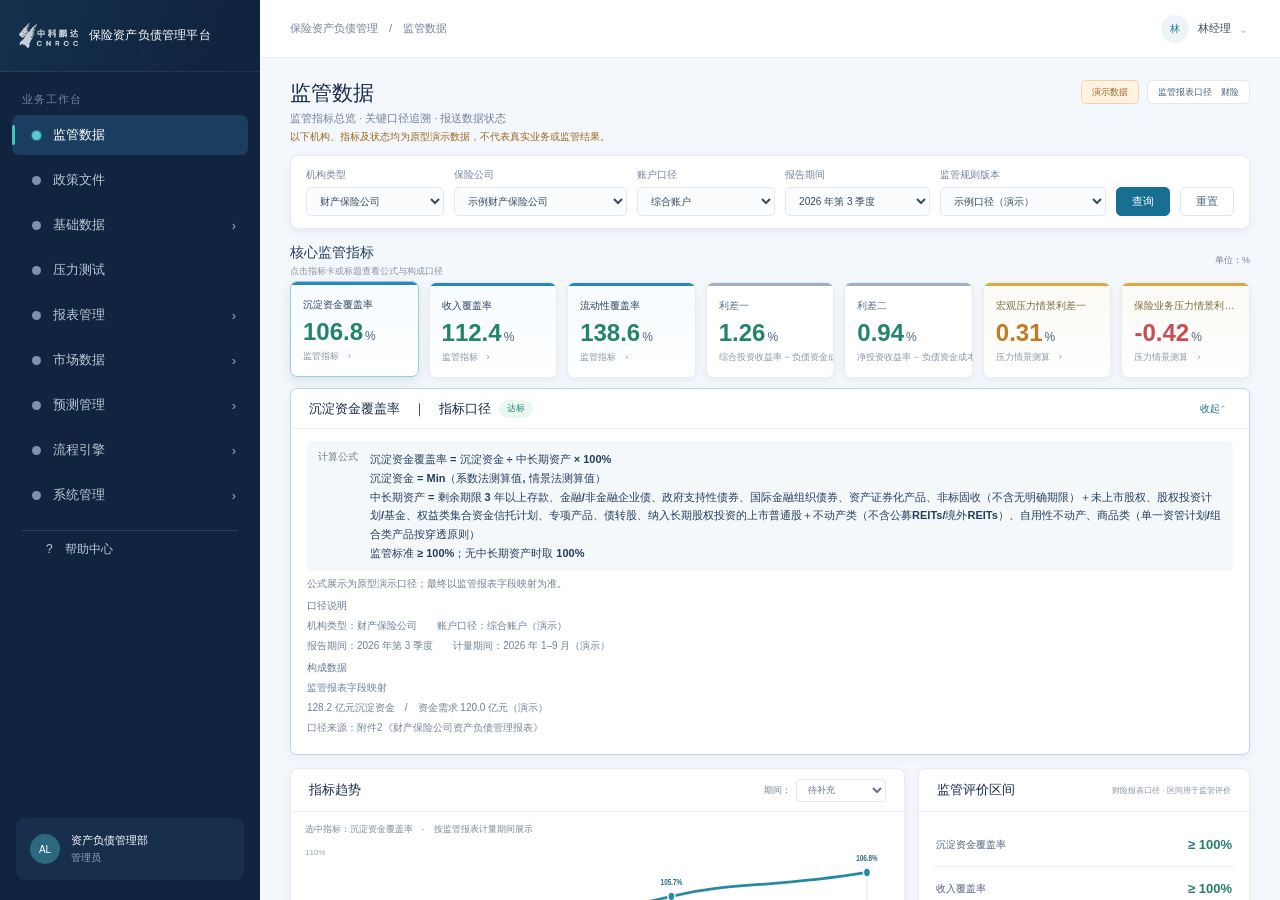
==== _vuser.html @ 8cd4f1d5 "报表工具条(隐藏全零行/单位切换/涨跌语义色)+右上角用户菜单(资料/改密/通知/退出)" ====
<!doctype html>
<html lang="zh-CN"><head><meta charset="UTF-8"/><meta name="viewport" content="width=device-width, initial-scale=1.0"/><meta name="theme-color" content="#10243f"/><title>保险资产负债管理平台</title>  <script type="module" crossorigin src="./assets/index-Dr7KQ3Mx.js"></script>
  <link rel="stylesheet" crossorigin href="./assets/index-C3uvav6q.css">
<script>try{sessionStorage.setItem('alm-authenticated','true')}catch(e){}</script></head><body><div id="root"></div><script>window.addEventListener('load',function(){if(!location.hash)location.hash='#/regulatory'})</script></body></html>
---- assets/index-C3uvav6q.css ----
:root{color:#233d59;font-synthesis:none;text-rendering:optimizelegibility;-webkit-font-smoothing:antialiased;--nav:#10243f;--nav-active:#1b3e60;--accent:#43c0bf;--primary:#176f91;--primary-hover:#125c7b;--title:#172b4d;--muted:#74839a;--line:#e8edf4;--shadow:0 3px 8px #152b490f;background:#f4f7fb;font-family:Inter,PingFang SC,Microsoft YaHei,Arial,sans-serif;font-size:13px;font-weight:400}*{box-sizing:border-box}body{min-width:320px;min-height:100vh;margin:0}button,input,select,textarea{font:inherit}button{cursor:pointer;color:inherit}a{color:inherit;text-decoration:none}.app-shell{background:#f4f7fb;height:100vh;min-height:600px;display:flex;overflow:hidden}.sidebar{background:var(--nav);color:#bdc8d6;flex-direction:column;flex:none;width:260px;display:flex;overflow:hidden}.brand{color:#fff;white-space:nowrap;flex:none;align-items:center;gap:12px;height:75px;padding:0 22px;font-size:13px;display:flex}.brand-mark{background:#1b88a6;border-radius:10px;place-items:center;width:34px;height:34px;font-size:26px;font-weight:300;line-height:1;display:grid}.brand-logo{flex:none;width:auto;height:30px;display:block}.brand-text{flex-direction:column;justify-content:center;min-width:0;line-height:1.2;display:flex}.brand-text b{color:#fff;letter-spacing:1px;white-space:nowrap;font-size:13px;font-weight:600}@media (width>=761px){.brand-mark{display:none}}.nav-scroll{scrollbar-width:thin;scrollbar-color:#324861 transparent;flex:1;padding-bottom:16px;overflow-y:auto}.nav-caption{color:#71849f;letter-spacing:1px;padding:20px 22px 8px;font-size:11px}.nav-module{padding:0 12px}.nav-item{color:#bdc8d6;border-radius:7px;align-items:center;gap:12px;height:40px;margin-bottom:5px;padding:0 12px 0 20px;font-size:13px;transition:background .15s,color .15s;display:flex;position:relative}.nav-item:hover{color:#fff;background:#ffffff0f}.nav-item.active{background:var(--nav-active);color:#fff;font-weight:600}.nav-item.active:before{content:"";background:var(--accent);border-radius:2px;width:3px;position:absolute;top:10px;bottom:10px;left:0}.nav-dot{background:#7f92aa;border-radius:50%;flex:none;width:9px;height:9px}.nav-item.active .nav-dot{background:#59cbca;box-shadow:0 0 0 1px #59cbca59}.nav-chevron{color:#9ab4ca;margin-left:auto;font-size:13px}.sub-list{padding:3px 8px 8px 22px}.sub-list.grouped{background:#ffffff06;border-left:1px solid #ffffff12;border-radius:0 7px 7px 0;margin:1px 0 7px;padding:6px 8px 8px 22px}.sub-group{color:#8fa3bb;letter-spacing:.3px;align-items:center;gap:6px;padding:7px 10px 4px;font-size:10px;font-weight:600;display:flex}.sub-group:before{content:"";background:#5a7088;border-radius:50%;flex:none;width:4px;height:4px}.sub-item{color:#a9b9cd;border-radius:5px;margin:1px 0;padding:7px 12px;font-size:12px;line-height:1.4;transition:background .15s,color .15s;display:block}.sub-item:hover{color:#e9f2fa;background:#ffffff0d}.sub-item.active{color:#12334d;background:#d8edf2;font-weight:700;position:relative}.sub-item.active:before{content:"";background:var(--accent);border-radius:2px;width:3px;position:absolute;top:6px;bottom:6px;left:0}.nav-divider{border-top:1px solid #2a3e57;margin:15px 22px 0}.sys-nav{text-align:left;color:#bdc8d6;background:0 0;border:0;width:100%;height:36px;padding-left:46px;font-size:12px;display:block}.sys-nav:hover{color:#fff}.sidebar-user{background:#172f4c;border-radius:9px;flex:none;align-items:center;gap:11px;min-height:62px;margin:auto 16px 20px;padding:0 14px;display:flex}.sidebar-user b,.sidebar-user small{display:block}.sidebar-user b{color:#fff;font-size:11px;font-weight:600}.sidebar-user small{color:#95a9c0;margin-top:3px;font-size:10px}.user-avatar,.top-avatar{color:#fff;background:#2b6981;border-radius:50%;flex:none;place-items:center;width:30px;height:30px;font-size:10px;display:grid}.main-area{flex-direction:column;flex:1;min-width:0;display:flex}.topbar{z-index:2;background:#fff;border-bottom:1px solid #e9eef5;flex:none;justify-content:space-between;align-items:center;height:58px;padding:0 30px;display:flex}.breadcrumbs{color:#738198;font-size:11px}.breadcrumbs b{font-weight:600}.breadcrumbs span{color:#3d526e}.top-user{color:#3b4b62;align-items:center;gap:9px;font-size:11px;display:flex}.top-avatar{color:#217e91;background:#edf4f7;width:28px;height:28px}.caret{color:#8997a9}.page-scroll{flex:1;min-height:0;overflow:auto}.page-content{max-width:1800px;margin:0 auto;padding:23px 30px 34px}.page-heading{justify-content:space-between;align-items:flex-start;gap:18px;min-height:56px;margin-bottom:18px;display:flex}.page-heading h1{color:var(--title);margin:0;font-size:21px;font-weight:700;line-height:1.2}.page-heading p{color:var(--muted);margin:7px 0 0;font-size:11px}.heading-actions{flex-wrap:wrap;align-items:center;gap:8px;display:flex}.button{color:#51677f;white-space:nowrap;background:#fff;border:1px solid #dce5ee;border-radius:5px;justify-content:center;align-items:center;height:30px;padding:0 14px;font-size:11px;transition:all .15s;display:inline-flex}.button:hover{color:var(--primary);background:#f7fbfd;border-color:#a9c6d7}.button.primary{background:var(--primary);border-color:var(--primary);color:#fff;font-weight:600}.button.primary:hover{background:var(--primary-hover);border-color:var(--primary-hover)}.status-pill{color:#2b8972;white-space:nowrap;background:#eff9f5;border:1px solid #cce9df;border-radius:14px;padding:5px 10px;font-size:10px}.card{box-shadow:var(--shadow);background:#fff;border:1px solid #e7edf3;border-radius:8px;overflow:hidden}.card-header{border-bottom:1px solid #edf1f5;justify-content:space-between;align-items:center;height:50px;padding:0 18px;display:flex}.card-header h2{color:var(--title);margin:0;font-size:13px;font-weight:700}.card-header>div{align-items:center;gap:8px;display:flex}.card-body{padding:16px 18px}.muted{color:#8593a6;font-size:10px}.kpi-grid{grid-template-columns:repeat(7,minmax(125px,1fr));gap:10px;display:grid}.kpi-card{text-align:left;min-width:0;height:104px;box-shadow:var(--shadow);background:#fff;border:1px solid #e8edf4;border-radius:8px;padding:15px 13px 10px;transition:transform .15s,box-shadow .15s,border .15s;position:relative;overflow:hidden}.kpi-card:hover{transform:translateY(-2px);box-shadow:0 6px 16px #152b491a}.kpi-card.selected{border-color:#8fc5d2}.kpi-topline{background:#2289a3;height:3px;position:absolute;top:0;left:0;right:0}.kpi-card:nth-child(2n) .kpi-topline{background:#7386a7}.kpi-label{color:#52657d;text-overflow:ellipsis;white-space:nowrap;font-size:10px;display:block;overflow:hidden}.kpi-card strong{color:#1b3655;margin-top:6px;font-size:22px;line-height:1.15;display:block}.kpi-card small{color:#8795a8;margin-top:6px;font-size:9px;display:block}.kpi-card em{color:#23836e;margin-left:3px;font-style:normal}.metric-detail{border-color:#b9dce4;margin-top:13px}.text-button{color:var(--primary);background:0 0;border:0;font-size:10px}.formula-box{background:#f3f8fb;border-radius:6px;align-items:center;gap:16px;padding:12px 14px;display:flex}.formula-box span{color:#74839a;flex:none;font-size:10px}.formula-box b{color:#1d4667;font-size:12px}.metric-detail .card-body>p{color:#6f8093;margin:11px 0;font-size:11px}.detail-columns{color:#74839a;border-top:1px solid #edf1f5;flex-wrap:wrap;gap:28px;padding-top:9px;font-size:10px;display:flex}.detail-columns strong{color:#314b65;font-weight:600}.two-col{grid-template-columns:minmax(0,1.6fr) minmax(300px,1fr);gap:14px;display:grid}.section-gap{margin-top:14px}.chart-wrap{height:230px;padding-top:9px;position:relative}.chart-wrap svg{width:100%;height:205px;overflow:visible}.chart-wrap svg text{fill:#94a1b1;font-size:10px}.chart-legend{color:#74839a;gap:15px;font-size:10px;display:flex;position:absolute;top:-40px;right:2px}.chart-legend span{align-items:center;gap:5px;display:flex}.chart-legend i{border-radius:50%;width:8px;height:8px;display:inline-block}.legend-blue{background:#328bc6}.legend-teal{background:#22a38b}.allocation{justify-content:center;align-items:center;gap:25px;min-height:205px;display:flex}.donut{background:conic-gradient(#2789bb 0 52.4%,#4cae9d 52.4% 71%,#7fa4c1 71% 83.3%,#b2c3d4 83.3% 93.7%,#d8e0e8 93.7% 100%);border-radius:50%;flex:none;place-items:center;width:145px;height:145px;display:grid}.donut>div{text-align:center;background:#fff;border-radius:50%;align-content:center;width:102px;height:102px;display:grid}.donut b{color:#263e5d;font-size:17px}.donut small{color:#8290a2;font-size:9px}.allocation-list{min-width:160px}.allocation-list>div{color:#67798f;align-items:center;gap:7px;margin:12px 0;font-size:10px;display:flex}.allocation-list b{color:#334e6c;margin-left:auto}.swatch{background:#2789bb;border-radius:2px;width:8px;height:8px}.swatch.s1{background:#4cae9d}.swatch.s2{background:#7fa4c1}.swatch.s3{background:#b2c3d4}.swatch.s4{background:#d8e0e8}.table-scroll{width:100%;overflow:auto}table{border-collapse:collapse;white-space:nowrap;width:100%;font-size:11px}thead{background:#f4f7fa}th{color:#53677f;text-align:left;border-bottom:1px solid #e3eaf1;height:38px;padding:0 12px;font-weight:600}td{color:#364d67;border-bottom:1px solid #edf1f5;height:42px;padding:0 12px}.tag{white-space:nowrap;border-radius:11px;align-items:center;height:20px;padding:0 8px;font-size:9px;display:inline-flex}.tag.blue{color:#367da0;background:#edf5fa}.tag.gray{color:#8491a0;background:#f0f2f5}.positive{color:#23836e}.negative{color:#b84e42}.empty-cell{color:#93a0af;height:100px;text-align:center!important}.table-note{color:#93a0af;margin-top:12px;font-size:10px}.filterbar{box-shadow:var(--shadow);background:#fff;border:1px solid #e7edf3;border-radius:8px;flex-wrap:wrap;align-items:flex-end;gap:12px;margin-bottom:14px;padding:12px 16px;display:flex}.filter-control{color:#74839a;flex-direction:column;gap:5px;font-size:10px;display:flex}.filter-control select,.filter-control input,.table-toolbar input,.table-toolbar select,.market-filters select,.mini-select{color:#354b65;background:#fbfcfd;border:1px solid #e1e8ef;border-radius:5px;outline:none;min-width:150px;height:28px;padding:0 9px}.filter-control input:focus,.filter-control select:focus{border-color:#9dbdd2}.filter-control.search-control input{min-width:190px}.pager{color:#8492a3;justify-content:flex-end;align-items:center;gap:7px;margin:12px 0 4px;font-size:10px;display:flex}.pager button{color:#65768c;background:#fff;border:1px solid #e2e8ef;border-radius:4px;min-width:25px;height:25px}.pager .current-page{background:var(--primary);border-color:var(--primary);color:#fff}.pager input{text-align:center;border:1px solid #dce5ec;border-radius:4px;width:32px;height:22px}.tabs{border-bottom:1px solid #e2e8ef;gap:25px;margin:0 0 14px;display:flex}.tabs button{color:#718198;background:0 0;border:0;padding:0 2px 11px;font-size:12px;position:relative}.tabs button:hover,.tabs button.active{color:var(--primary);font-weight:600}.tabs button.active:after{content:"";background:var(--primary);border-radius:2px;height:2px;position:absolute;bottom:-1px;left:0;right:0}.tab-count{color:var(--primary);background:#e8f3f6;border-radius:9px;margin-left:6px;padding:1px 6px;font-size:9px}.table-toolbar{align-items:center;gap:10px;margin:-2px 0 12px;display:flex}.table-toolbar input{min-width:230px}.table-toolbar select{min-width:155px}.table-toolbar .tag{margin-left:auto}.switch{vertical-align:middle;background:#cdd5de;border:none;border-radius:11px;width:34px;height:18px;padding:2px;transition:background .2s}.switch:after{content:"";background:#fff;border-radius:50%;width:14px;height:14px;transition:transform .2s;display:block;box-shadow:0 1px 2px #8390a0}.switch.on{background:#27977d}.switch.on:after{transform:translate(16px)}.row-actions{gap:6px;display:flex}.row-actions .button{height:26px;padding:0 8px;font-size:10px}.summary-row{gap:12px;margin-bottom:14px;display:flex}.summary-card{min-width:150px;box-shadow:var(--shadow);background:#fff;border:1px solid #e7edf3;border-radius:7px;align-items:center;gap:9px;padding:11px 14px;display:flex}.summary-card small{color:#7c8b9d;font-size:10px}.summary-card b{color:#263f5e;font-size:15px}.summary-card span{color:#8391a1;font-size:10px}.notice{color:#52738c;background:#f0f7fb;border:1px solid #d9eaf2;border-radius:6px;margin:0 0 14px;padding:10px 13px;font-size:10px}.modal-backdrop{z-index:20;background:#0c1b2e6b;place-items:center;padding:16px;display:grid;position:fixed;inset:0}.modal{background:#fff;border-radius:9px;width:min(520px,100%);overflow:hidden;box-shadow:0 20px 70px #0c1b2e3d}.modal header,.modal footer{border-bottom:1px solid #edf1f5;justify-content:space-between;align-items:center;height:52px;padding:0 18px;display:flex}.modal header b{color:var(--title);font-size:14px}.modal header button{color:#8291a3;background:0 0;border:0;font-size:23px}.modal-body{color:#53677d;padding:18px;font-size:11px}.modal footer{border-top:1px solid #edf1f5;border-bottom:0;justify-content:flex-end;gap:8px}.modal-lead{color:#304a65;margin:0 0 14px;font-weight:600}.modal-field{color:#6e8094;margin-top:16px;font-size:10px;display:block}.modal-field textarea{color:#40566f;resize:vertical;border:1px solid #dfe7ee;border-radius:5px;width:100%;margin-top:6px;padding:9px;display:block}.report-summary{grid-template-columns:repeat(4,1fr);gap:10px;margin:14px 0;display:grid}.report-summary>div{box-shadow:var(--shadow);background:#fff;border:1px solid #e7edf3;border-radius:7px;padding:12px 14px}.report-summary small,.report-summary b{display:block}.report-summary small{color:#8491a1;font-size:10px}.report-summary b{color:#344d68;margin-top:6px;font-size:11px}.report-chapters{grid-template-columns:repeat(3,minmax(180px,1fr));gap:12px;display:grid}.chapter-card{text-align:left;min-height:112px;box-shadow:var(--shadow);background:#fff;border:1px solid #e7edf3;border-radius:8px;padding:15px}.chapter-card b,.chapter-card small{display:block}.chapter-card b{color:#304963;font-size:12px}.chapter-card small{color:#8391a1;margin-top:7px;font-size:10px}.chapter-progress{background:#eaf0f6;border-radius:3px;height:4px;margin-top:16px}.chapter-progress i{background:#2584ed;border-radius:3px;height:4px;display:block}.flow{justify-content:space-between;align-items:center;gap:8px;display:flex}.flow-step{color:#536981;align-items:center;gap:9px;font-size:11px;display:flex}.flow-step span{color:#28738d;background:#edf5f9;border-radius:50%;place-items:center;width:24px;height:24px;font-size:9px;display:grid}.flow-step b{color:#b2bdc8;margin-left:8px;font-size:16px}.market-filters{color:#75859a;background:#fff;border:1px solid #e7edf3;border-radius:8px;align-items:center;gap:22px;margin-bottom:14px;padding:12px 16px;font-size:10px;display:flex}.market-filters label{align-items:center;gap:9px;display:flex}.data-source{margin-left:auto}.data-source span{color:#314b66}.market-kpis{grid-template-columns:repeat(5,1fr);gap:10px;margin-bottom:14px;display:grid}.market-kpis>div{box-shadow:var(--shadow);background:#fff;border:1px solid #e7edf3;border-radius:7px;padding:12px 15px}.market-kpis small,.market-kpis strong{display:block}.market-kpis small{color:#8291a2;font-size:10px}.market-kpis strong{color:#2c4562;margin-top:7px;font-size:18px}.market-kpis span{color:#24866f;font-size:9px}.segmented{border:1px solid #e0e7ef;border-radius:5px;display:flex;overflow:hidden}.segmented button{color:#6f8095;background:#fff;border:0;padding:5px 10px;font-size:9px}.segmented button.active{color:#176f91;background:#eaf4f7}.forecast-summary{grid-template-columns:repeat(4,1fr);gap:10px;margin:14px 0;display:grid}.forecast-summary>div{box-shadow:var(--shadow);background:#fff;border:1px solid #e7edf3;border-radius:7px;padding:13px 15px}.forecast-summary small,.forecast-summary strong,.forecast-summary span{display:block}.forecast-summary small{color:#7f8da0;font-size:10px}.forecast-summary strong{color:#263f5e;margin:7px 0 3px;font-size:19px}.forecast-summary span{color:#97a3b2;font-size:9px}.param-list>div{border-bottom:1px solid #edf1f5;justify-content:space-between;padding:12px 2px;font-size:10px;display:flex}.param-list>div:last-child{border:0}.param-list span{color:#8593a4}.param-list b{color:#344b65;font-weight:600}@media (width<=1200px){.sidebar{width:230px}.page-content{padding:20px}.kpi-grid{grid-template-columns:repeat(4,minmax(130px,1fr))}.two-col{grid-template-columns:1fr}.allocation{justify-content:flex-start}.report-chapters{grid-template-columns:repeat(2,minmax(180px,1fr))}}.chart-wrap{padding-top:24px}.chart-wrap svg{height:190px}.chart-legend{top:4px}.report-tabs{scrollbar-width:thin;background:#fff;border-bottom:1px solid #e6edf3;gap:0;margin:12px 0 14px;display:flex;overflow:auto}.report-tabs button{color:#6e8094;background:#fff;border:0;border-bottom:2px solid #0000;flex:none;height:39px;padding:0 13px;font-size:10px}.report-tabs button:hover{color:var(--primary);background:#f8fbfd}.report-tabs button.active{border-bottom-color:var(--primary);color:var(--primary);font-weight:700}.asset-table{table-layout:fixed;min-width:1450px;font-size:10px}.asset-table th,.asset-table td{text-align:center;white-space:normal;height:auto;padding:8px;line-height:1.4}.asset-table thead tr:first-child th{color:#304965;background:#eaf1f6;border-right:1px solid #dde6ed;height:37px;font-weight:700}.asset-table thead tr:nth-child(2) th{color:#53677f;background:#f4f7fa;height:46px;font-size:9px}.asset-table th:first-child,.asset-table td:first-child{text-align:left;width:230px}.asset-table .asset-sticky{z-index:1;background:#eaf1f6;position:sticky;left:0}.asset-table td.asset-name{z-index:1;text-align:left;color:#354c66;background:#fff;padding:8px;position:sticky;left:0}.asset-table tbody tr:hover td.asset-name{background:#f6fafc}.asset-table tbody tr.asset-section-row td{color:#2c4561;background:#f0f5f8;font-weight:700}.asset-table tbody tr.asset-section-row td.asset-name{background:#f0f5f8}.asset-table-wrap{max-height:calc(100vh - 410px)}@media (width<=900px){.page-content{padding-left:18px;padding-right:18px}.kpi-grid{grid-template-columns:repeat(2,minmax(0,1fr))}.market-kpis{grid-template-columns:repeat(3,minmax(0,1fr))}}@media (width<=760px){.app-shell{height:auto;min-height:100dvh}.sidebar{width:66px;height:100vh;position:sticky;top:0}.brand{padding:0 16px}.brand b,.brand-logo,.brand-text,.nav-caption,.nav-item span:not(.nav-dot),.sub-list,.nav-divider,.sys-nav,.sidebar-user{display:none}.nav-module{padding:0 8px}.nav-item{justify-content:center;margin:7px 0;padding:0}.nav-dot{width:10px;height:10px}.topbar{height:52px;padding:0 15px}.breadcrumbs{font-size:10px}.top-user>span:not(.top-avatar){display:none}.page-content{padding:17px 13px 25px}.page-heading{display:block}.heading-actions{margin-top:13px}.kpi-grid{grid-template-columns:repeat(2,minmax(130px,1fr))}.kpi-card{height:94px}.report-summary,.forecast-summary,.market-kpis{grid-template-columns:repeat(2,1fr)}.market-kpis>div:last-child{grid-column:span 2}.market-filters{flex-direction:column;align-items:flex-start;gap:10px}.data-source{margin-left:0}.report-chapters{grid-template-columns:1fr}.summary-row{flex-wrap:wrap}.summary-card{flex:1;min-width:140px}.row-actions{flex-direction:column}.flow{flex-direction:column;align-items:flex-start}.flow-step b{display:none}.formula-box{flex-direction:column;align-items:flex-start;gap:6px}.card-body{padding:13px}.card-header{padding:0 13px}.filterbar{gap:9px}.filter-control{flex:1;min-width:125px}.filter-control select,.filter-control input{width:100%;min-width:0}.filter-control.search-control input{min-width:0}.table-toolbar{flex-wrap:wrap}.table-toolbar input{flex:1;min-width:0}.table-toolbar .tag{margin-left:0}}.nav-item,.sub-item,.sys-nav{outline:none}.nav-item:focus-visible,.sub-item:focus-visible,.sys-nav:focus-visible{outline-offset:2px;outline:2px solid #59cbca}.nav-item:hover .nav-dot{background:#59cbca}.nav-chevron{transition:transform .18s,color .15s}.nav-item:hover .nav-chevron{color:#d7e7f2}.nav-item.active .nav-chevron{transform:rotate(180deg)}.sub-list{animation:.16s ease-out nav-reveal}.sub-list.grouped>div+div{border-top:1px solid #ffffff0a;margin-top:2px;padding-top:2px}@keyframes nav-reveal{0%{opacity:.6;transform:translateY(-3px)}to{opacity:1;transform:translateY(0)}}.prototype-filter{box-shadow:var(--shadow);background:#fff;border:1px solid #e7edf3;border-radius:8px;flex-wrap:wrap;align-items:flex-end;gap:12px;margin:0 0 14px;padding:12px 16px;display:flex}.prototype-filter label{color:#74839a;align-items:center;gap:8px;font-size:10px;display:flex}.prototype-filter select,.prototype-filter input{color:#354b65;height:29px;font:inherit;background:#fbfcfd;border:1px solid #e1e8ef;border-radius:5px;padding:0 9px}.prototype-filter .button{height:29px}.prototype-filter .demo-tag{color:#39849d;background:#edf7fa;border:1px solid #d9edf2;border-radius:12px;margin-left:auto;padding:4px 9px;font-size:9px}.market-prototype-filter>label:first-child{flex-wrap:wrap}.market-prototype-filter input[type=date]{width:142px}.prototype-kpis,.prototype-stat-cards{grid-template-columns:repeat(5,minmax(0,1fr));gap:10px;margin-bottom:14px;display:grid}.prototype-kpis>div,.prototype-stat-cards>div{min-width:0;min-height:84px;box-shadow:var(--shadow);background:#fff;border:1px solid #e7edf3;border-radius:7px;padding:12px 14px}.prototype-kpis small,.prototype-kpis strong,.prototype-kpis span,.prototype-stat-cards small,.prototype-stat-cards strong,.prototype-stat-cards span{display:block}.prototype-kpis small,.prototype-stat-cards small{color:#8291a2;font-size:10px;line-height:1.4}.prototype-kpis strong,.prototype-stat-cards strong{color:#294663;white-space:nowrap;margin:8px 0 4px;font-size:19px}.prototype-kpis span,.prototype-stat-cards span{color:#93a0af;font-size:9px}.market-prototype .card{margin-bottom:14px}.prototype-chart{height:230px;padding-top:25px;position:relative}.prototype-chart svg{width:100%;height:195px;overflow:visible}.prototype-chart svg text{font-family:inherit}.prototype-legend{color:#75859a;font-size:10px;position:absolute;top:2px;right:8px}.market-prototype-grid{grid-template-columns:minmax(0,1.4fr) minmax(330px,1fr);gap:14px;display:grid}.market-prototype-grid .card{margin-bottom:0}.yield-curve>div{color:#687c91;grid-template-columns:55px 1fr 55px;align-items:center;gap:10px;margin:13px 0;font-size:10px;display:grid}.yield-curve>div>div{background:#eff3f6;border-radius:8px;height:8px;overflow:hidden}.yield-curve i{background:linear-gradient(90deg,#53b7b1,#2d86ad);border-radius:8px;height:100%;display:block}.yield-curve b{text-align:right;color:#2e4a67;font-weight:600}.prototype-tabs{margin-top:12px}.prototype-analysis-select{color:#74839a;flex-wrap:wrap;align-items:center;gap:26px;padding:9px 2px 13px;font-size:10px;display:flex}.prototype-analysis-select b{color:#394f68;background:#fff;border:1px solid #e0e7ef;border-radius:5px;margin-left:7px;padding:6px 10px;font-weight:500;display:inline-block}.prototype-stat-cards{grid-template-columns:repeat(4,minmax(0,1fr))}.forecast-prototype>.card{margin-bottom:14px}.forecast-prototype table{font-size:10px}.forecast-prototype th{color:#435c77;background:#eef3f7;height:42px}.forecast-prototype td{height:38px}.forecast-source{color:#76879a;background:#f4f8fa;border:1px solid #e3edf1;border-radius:6px;margin-top:14px;padding:12px 14px;font-size:10px;line-height:1.7}.scope-grid{grid-template-columns:repeat(3,1fr);gap:18px;display:grid}.scope-grid>div{border-left:3px solid #5aa9b1;padding:3px 12px}.scope-grid b{color:#314c68;font-size:11px}.scope-grid p{color:#74839a;margin:7px 0 0;font-size:10px;line-height:1.7}.equation-cards{grid-template-columns:repeat(5,minmax(0,1fr));align-items:center;gap:12px;display:grid}.equation-cards>div{background:#f9fbfc;border:1px solid #e5edf2;border-radius:7px;min-height:74px;padding:12px;position:relative}.equation-cards small,.equation-cards b{display:block}.equation-cards small{color:#78899b;min-height:25px;font-size:9px}.equation-cards b{color:#2d4b68;white-space:nowrap;margin-top:6px;font-size:12px}.equation-cards i{color:#91a1b0;z-index:1;font-size:10px;font-style:normal;position:absolute;top:26px;right:-15px}@media (width<=1100px){.prototype-kpis{grid-template-columns:repeat(3,minmax(0,1fr))}.market-prototype-grid{grid-template-columns:1fr}.prototype-stat-cards{grid-template-columns:repeat(2,minmax(0,1fr))}.equation-cards{grid-template-columns:repeat(3,minmax(0,1fr))}}@media (width<=700px){.prototype-kpis{grid-template-columns:repeat(2,minmax(0,1fr))}.prototype-filter{align-items:stretch}.prototype-filter label{justify-content:space-between;width:100%}.prototype-filter label select{flex:1;min-width:0}.prototype-filter .demo-tag{margin-left:0}.scope-grid{grid-template-columns:1fr}.prototype-stat-cards{grid-template-columns:repeat(2,minmax(0,1fr))}.market-prototype-filter input[type=date]{width:calc(50% - 20px)}}.stress-review-note{color:#816b37;background:#fffaf0;border:1px solid #f0dfb5;border-radius:6px;justify-content:space-between;align-items:center;gap:16px;margin-bottom:12px;padding:10px 14px;font-size:10px;display:flex}.stress-review-note label{white-space:nowrap;align-items:center;gap:8px;display:flex}.stress-review-note select{color:#5d6470;background:#fff;border:1px solid #e7dfcc;border-radius:4px;height:27px;padding:0 8px;font-size:10px}.stress-overview{align-items:center;gap:10px;margin-bottom:13px;display:flex}.stress-overview>div{background:#fff;border:1px solid #e7edf3;border-radius:6px;justify-content:space-between;align-items:center;min-width:112px;padding:9px 12px;display:flex}.stress-overview small{color:#7c8b9c;font-size:10px}.stress-overview b{color:#294663;font-size:17px}.stress-overview>span{color:#8291a2;margin-left:6px;font-size:10px}.stress-table{min-width:1100px}.stress-table th:nth-child(6),.stress-table td:nth-child(6){text-align:center;width:70px}.stress-table th:last-child{width:200px}.stress-table td{white-space:normal;line-height:1.5}.stress-table .row-actions{white-space:nowrap;gap:6px;display:flex}.stress-table .row-actions .button{padding:0 9px}.scenario-expand{color:#2e4d69;text-align:left;background:0 0;border:0;padding:0;font-size:10px;line-height:1.5}.scenario-expand:hover{color:var(--primary)}.scenario-detail-row>td{background:#f7fafc;padding:0}.scenario-detail{color:#526a80;background:#f5f9fb;border-left:3px solid #58a9b1;margin:0 12px 10px 25px;padding:13px 16px}.scenario-detail>div{justify-content:space-between;gap:12px;display:flex}.scenario-detail b{color:#294967;font-size:11px}.scenario-detail span,.scenario-detail small{color:#8594a4;font-size:9px}.scenario-detail ul{margin:9px 0;padding-left:18px}.scenario-detail li{margin:3px 0;font-size:10px;line-height:1.7}.run-review-note{color:#74859a;background:#f6f9fb;border:1px solid #e8eef3;border-radius:6px;grid-template-columns:150px 1fr;gap:5px 12px;margin:14px 0 0;padding:11px 13px;font-size:10px;line-height:1.6;display:grid}.run-review-note b{color:#3d5873;grid-row:span 2}.run-review-note small{color:#91a0af;font-size:9px}@media (width<=760px){.stress-review-note{flex-direction:column;align-items:flex-start}.stress-overview{flex-wrap:wrap;align-items:stretch}.stress-overview>span{width:100%;margin:4px 0}.run-review-note{grid-template-columns:1fr}.run-review-note b{grid-row:auto}}.report-prototype-filter{box-shadow:var(--shadow);background:#fff;border:1px solid #e7edf3;border-radius:8px;flex-wrap:wrap;align-items:flex-end;gap:12px;margin-bottom:12px;padding:12px 16px;display:flex}.report-prototype-filter label{color:#74839a;flex-direction:column;gap:5px;font-size:10px;display:flex}.report-prototype-filter input,.report-prototype-filter select{color:#354b65;min-width:170px;height:29px;font:inherit;background:#fbfcfd;border:1px solid #e1e8ef;border-radius:5px;padding:0 9px}.report-placeholder{color:#74839a;padding:26px 20px;font-size:11px;line-height:1.7}.app-shell{height:100dvh;min-height:0}.brand{background:linear-gradient(110deg,#1c4a6952,#10243f00 78%);border-bottom:1px solid #ffffff12;gap:9px;height:72px;padding:0 17px}.brand-mark{display:none}.brand-logo{object-fit:contain;opacity:.98;flex:none;width:auto;max-width:64px;height:25px}.brand-text{flex:1;min-width:0}.brand-text b{letter-spacing:.2px;text-overflow:ellipsis;font-size:12px;overflow:hidden}.brand-close,.mobile-menu,.nav-backdrop{display:none}@media (width<=760px){.app-shell{height:100dvh;min-height:0;overflow:hidden}.sidebar{z-index:30;width:260px;height:100dvh;box-shadow:none;transition:transform .22s;position:fixed;inset:0 auto 0 0;transform:translate(-102%)}.sidebar.mobile-open{transform:translate(0);box-shadow:12px 0 36px #09192c52}.brand{gap:9px;height:72px;padding:0 16px}.brand-logo{max-width:68px;height:26px}.brand-text b{font-size:12px}.brand-close{color:#c9d8e6;background:#ffffff0a;border:1px solid #ffffff24;border-radius:6px;place-items:center;width:27px;height:27px;font-size:20px;line-height:1;display:grid}.nav-scroll{padding-bottom:14px}.nav-caption{padding-top:18px}.nav-module{padding:0 12px}.nav-item{justify-content:flex-start;margin:0 0 5px;padding:0 12px 0 20px}.nav-item span:not(.nav-dot),.sub-list,.nav-divider,.sys-nav,.sidebar-user{display:block}.sidebar-user{display:flex}.main-area{width:100%;min-width:0;height:100dvh}.topbar{gap:10px;height:52px;padding:0 12px}.mobile-menu{color:#35536f;background:#fff;border:1px solid #e2eaf1;border-radius:6px;flex:none;justify-content:center;align-items:center;width:30px;height:30px;font-size:15px;display:inline-flex}.breadcrumbs{text-overflow:ellipsis;white-space:nowrap;flex:1;min-width:0;font-size:10px;overflow:hidden}.top-user{flex:none;gap:6px}.top-user>span:not(.top-avatar){display:none}.page-scroll{overscroll-behavior:contain;min-height:0;overflow:auto}.nav-backdrop{z-index:25;background:#0614246b;border:0;width:100%;height:100%;display:block;position:fixed;inset:0}.page-content{padding:17px 14px 26px}}@media (width<=520px){.topbar{gap:8px;padding:0 9px}.page-content{padding:15px 10px 22px}.page-heading h1{font-size:19px}.page-heading{margin-bottom:14px}.heading-actions{gap:6px}.heading-actions .button{padding:0 9px}.regulatory-query,.prototype-kpis,.prototype-stat-cards{grid-template-columns:repeat(2,minmax(0,1fr))}.market-prototype-grid{grid-template-columns:minmax(0,1fr)}.equation-cards{grid-template-columns:repeat(2,minmax(0,1fr))}.equation-cards i{right:-12px}.report-prototype-filter label{width:100%}.report-prototype-filter input,.report-prototype-filter select{width:100%;min-width:0}.stress-overview>div{flex:1;min-width:90px}}@media (width<=760px){.brand-logo{display:block}.brand-text{display:flex}.brand-text b{display:block}}@media (width<=900px){.app-shell{height:100dvh;min-height:0;overflow:hidden}.sidebar{z-index:30;width:260px;height:100dvh;box-shadow:none;transition:transform .22s;position:fixed;inset:0 auto 0 0;transform:translate(-102%)}.sidebar.mobile-open{transform:translate(0);box-shadow:12px 0 36px #09192c52}.brand{gap:9px;height:72px;padding:0 16px}.brand-logo{max-width:68px;height:26px;display:block}.brand-text{flex:1;min-width:0;display:flex}.brand-text b{font-size:12px;display:block}.brand-close{color:#c9d8e6;background:#ffffff0a;border:1px solid #ffffff24;border-radius:6px;place-items:center;width:27px;height:27px;font-size:20px;line-height:1;display:grid}.nav-module{padding:0 12px}.nav-item{justify-content:flex-start;margin:0 0 5px;padding:0 12px 0 20px}.nav-item span:not(.nav-dot),.sub-list,.nav-divider,.sys-nav{display:block}.sidebar-user{display:flex}.main-area{width:100%;min-width:0;height:100dvh}.mobile-menu{color:#35536f;background:#fff;border:1px solid #e2eaf1;border-radius:6px;flex:none;justify-content:center;align-items:center;width:30px;height:30px;font-size:15px;display:inline-flex}.topbar{gap:10px;height:52px;padding:0 14px}.breadcrumbs{text-overflow:ellipsis;white-space:nowrap;flex:1;min-width:0;overflow:hidden}.nav-backdrop{z-index:25;background:#0614246b;border:0;width:100%;height:100%;display:block;position:fixed;inset:0}.brand-logo{max-width:56px;height:22px}.brand-text b{letter-spacing:0;font-size:11px}}.operations-page .filterbar{align-items:flex-end}.operations-filter-actions{gap:8px;margin-left:auto;display:flex}.operations-summary{grid-template-columns:repeat(4,minmax(0,1fr));gap:12px;margin:0 0 14px;display:grid}.operations-summary>div{min-width:0;box-shadow:var(--shadow);background:#fff;border:1px solid #e7edf3;border-radius:8px;padding:13px 15px}.operations-summary small,.operations-summary b,.operations-summary span{display:block}.operations-summary small{color:#7d8ca0;font-size:10px}.operations-summary b{color:#244361;margin-top:8px;font-size:19px}.operations-summary span{color:#8a98a9;margin-top:5px;font-size:9px}.operations-summary .operation-status{color:#ad7a31;font-size:15px}.operations-notice{color:#2b8972;background:#eff9f5;border:1px solid #cce9df;border-radius:6px;margin:-4px 0 12px;padding:9px 12px;font-size:11px}.operations-page>.card{margin-bottom:14px}.operations-page>.card>.table-scroll{padding:0 18px}.operations-table-foot{color:#8291a2;justify-content:space-between;align-items:center;padding:10px 18px;font-size:10px;display:flex}.operations-table-foot span{color:#708197}.operations-table-foot b{background:var(--primary);color:#fff;border-radius:4px;place-items:center;width:24px;height:24px;display:inline-grid}.operations-flow{align-items:center;gap:16px;padding:8px 4px;display:flex;overflow:auto}.operations-flow-step{color:#415b75;flex:1;align-items:center;gap:10px;min-width:0;display:flex}.operations-flow-step i{color:#317b96;background:#eaf3f7;border-radius:50%;flex:none;place-items:center;width:31px;height:31px;font-size:10px;font-style:normal;font-weight:700;display:grid}.operations-flow-step b{white-space:nowrap;font-size:11px;font-weight:600}.operations-flow-step span{color:#9caaba;margin-left:auto;font-size:17px}.system-management-placeholder{align-items:flex-start;gap:15px;padding:22px;display:flex}.system-management-icon{color:#317b96;background:#edf5f8;border-radius:8px;place-items:center;width:36px;height:36px;font-size:18px;display:grid}.system-management-placeholder b{color:#314d69;font-size:12px}.system-management-placeholder p{color:#8291a2;max-width:680px;margin:8px 0 0;font-size:10px;line-height:1.7}@media (width<=900px){.operations-summary{grid-template-columns:repeat(2,minmax(0,1fr))}.operations-flow{min-width:650px}}@media (width<=520px){.operations-filter-actions{width:100%;margin-left:0}.operations-filter-actions .button{flex:1}.operations-summary{gap:8px}.operations-summary>div{padding:11px}.operations-flow{min-width:560px}.system-management-placeholder{padding:16px}}.demo-data-badge{color:#668293;white-space:nowrap;background:#f5fafb;border:1px solid #dce8ed;border-radius:12px;align-items:center;height:22px;padding:0 8px;font-size:9px;display:inline-flex}.operations-page .page-heading{align-items:center}.operations-page .page-heading>.heading-actions{justify-content:flex-end}.operations-page .operations-notice{justify-content:space-between;align-items:center;gap:10px;display:flex}.operations-notice button{color:inherit;background:0 0;border:0;padding:0 2px;font-size:17px;line-height:1}.operations-flow-step.done i{color:#2b8972;background:#e9f6f1}.operations-flow-step.current i{color:#28799a;background:#e9f2f8;box-shadow:0 0 0 3px #eef5f8}.operations-flow-step.current b,.operations-flow-step.current{color:#236f8d}.ops-modal-backdrop{z-index:50;background:#0d1f336b;place-items:center;padding:20px;display:grid;position:fixed;inset:0}.ops-modal{background:#fff;border:1px solid #e3eaf0;border-radius:10px;width:min(520px,100%);overflow:hidden;box-shadow:0 18px 54px #14273e38}.ops-modal-head{color:#233d59;border-bottom:1px solid #edf1f5;justify-content:space-between;align-items:center;height:50px;padding:0 18px;font-size:13px;display:flex}.ops-modal-head button{color:#75869a;background:#f4f7f9;border:0;border-radius:5px;width:26px;height:26px;font-size:18px}.ops-modal-body{padding:18px}.ops-modal-intro{color:#8190a1;margin:0 0 16px;font-size:10px}.ops-modal-timeline{gap:0;display:grid}.ops-modal-timeline>div{border-bottom:1px solid #eff2f5;grid-template-columns:30px 1fr auto;align-items:center;gap:10px;min-height:45px;display:grid}.ops-modal-timeline i{color:#317b96;background:#edf5f8;border-radius:50%;place-items:center;width:25px;height:25px;font-size:9px;font-style:normal;display:grid}.ops-modal-timeline b{color:#38536f;font-size:11px}.ops-modal-timeline span{color:#8998a8;font-size:9px}.ops-modal-note{color:#8897a7;margin:14px 0 0;font-size:10px;line-height:1.7}.ops-form-grid{grid-template-columns:repeat(2,minmax(0,1fr));gap:13px 14px;display:grid}.ops-form-grid label{color:#6f8092;gap:6px;font-size:10px;display:grid}.ops-form-grid input,.ops-form-grid select{color:#314b66;width:100%;height:33px;font:inherit;background:#fff;border:1px solid #dfe7ee;border-radius:5px;outline:none;padding:0 10px}.ops-form-grid input:focus,.ops-form-grid select:focus{border-color:#69a8bd;box-shadow:0 0 0 2px #4794ae1f}.danger-text{color:#ba7272}@media (width<=520px){.ops-form-grid{grid-template-columns:1fr}}.ops-modal-foot{background:#fbfcfd;border-top:1px solid #edf1f5;justify-content:flex-end;gap:8px;padding:12px 18px;display:flex}.assessment-cycle-note{color:#7c8b9c;padding:0 0 7px;font-size:10px}.assessment-grid{grid-template-columns:repeat(2,minmax(0,1fr));gap:12px;padding:16px 18px;display:grid}.assessment-item{background:#fff;border:1px solid #e8edf3;border-radius:7px;min-width:0;padding:14px}.assessment-item-head{justify-content:space-between;align-items:center;margin-bottom:11px;display:flex}.assessment-index{color:#3d83a0;font-size:10px;font-weight:700}.assessment-item>b{color:#304c68;font-size:11px}.assessment-item p{color:#78899b;min-height:32px;margin:8px 0 12px;font-size:10px;line-height:1.65}.assessment-item .text-button{padding:0}.basic-data-note{color:#657b8e;background:#f3f8fa;border:1px solid #dceaf0;border-radius:7px;align-items:flex-start;gap:12px;margin:0 0 13px;padding:11px 14px;font-size:10px;line-height:1.65;display:flex}.basic-data-note b{color:#315b73;flex:none}.basic-page-button{color:#718197;cursor:pointer;background:0 0;border:0;font-size:14px}.fx-kpis{grid-template-columns:repeat(4,minmax(0,1fr))}.market-fx-filter label{color:#74839a;flex-direction:column;gap:5px;font-size:10px;display:flex}.market-fx-filter input,.market-fx-filter select,.compare-filter select{color:#354b65;min-width:150px;height:29px;font:inherit;background:#fff;border:1px solid #e1e8ef;border-radius:5px;padding:0 9px}.comparison-legend{color:#5d7187;align-items:center;gap:18px;margin:0 0 10px;padding:0 3px;font-size:10px;display:flex}.comparison-legend span{align-items:center;gap:6px;display:inline-flex}.comparison-legend i{border-radius:50%;width:9px;height:9px}.comparison-legend small{color:#8997a7;margin-left:auto;font-size:9px}.compare-chart{height:265px;padding-top:8px}.compare-chart svg{width:100%;height:100%;overflow:visible}.asset-table-wrap{overscroll-behavior:contain;overflow:auto}.asset-table{border-collapse:separate;border-spacing:0}.asset-table thead th{z-index:4;position:sticky}.asset-table thead tr:first-child th{top:0}.asset-table thead tr:nth-child(2) th{z-index:3;top:37px}.asset-table thead th.asset-sticky{z-index:6;left:0}.asset-table td.asset-name{z-index:2}@media (width<=760px){.fx-kpis{grid-template-columns:repeat(2,minmax(0,1fr))}.basic-data-note{flex-direction:column;gap:4px}.market-fx-filter label{width:100%}.market-fx-filter input,.market-fx-filter select,.compare-filter select{width:100%;min-width:0}.comparison-legend{flex-wrap:wrap;align-items:flex-start}.comparison-legend small{width:100%;margin-left:0}.compare-chart{height:220px}}.basic-data-page>.page-heading{align-items:center;margin-bottom:13px}.basic-tabs{scrollbar-width:thin;background:#fff;border-bottom:1px solid #e3eaf1;gap:0;margin:0 0 18px;display:flex;overflow:auto}.basic-tabs button{color:#687d91;cursor:pointer;background:#fff;border:0;border-bottom:2px solid #0000;flex:none;height:40px;padding:0 17px;font-size:11px}.basic-tabs button:hover{color:var(--primary);background:#f7fafc}.basic-tabs button.active{border-bottom-color:var(--primary);color:var(--primary);font-weight:700}.basic-page-title{justify-content:space-between;align-items:center;gap:16px;margin:0 0 12px;display:flex}.basic-page-title h2{color:#304a65;margin:0;font-size:14px;font-weight:650}.basic-page-title p{color:#8593a3;margin:6px 0 0;font-size:10px;line-height:1.5}.basic-actions{flex:none;align-items:center;gap:8px;display:flex}.basic-panel{margin:0 0 14px;overflow:hidden}.basic-panel>.table-scroll{padding:0 16px}.basic-panel table{min-width:100%;font-size:10px}.basic-panel th{color:#596d82;background:#f6f8fa;height:40px}.basic-panel td{height:44px}.basic-search-tools{align-items:center;gap:8px;padding:14px 16px;display:flex}.basic-search-tools input{width:min(310px,100%);height:30px;font:inherit;color:#344b65;background:#fff;border:1px solid #dfe7ee;border-radius:5px;padding:0 10px}.basic-badge{color:#5b7185;white-space:nowrap;background:#f4f8fa;border:1px solid #d9e5ed;border-radius:5px;align-items:center;padding:2px 8px;font-size:9px;display:inline-flex}.basic-badge.blue{color:#397da5;background:#edf5fb;border-color:#d4e5f5}.basic-badge.green{color:#428653;background:#f0faf3;border-color:#d9efdf}.basic-badge.cyan{color:#3b8a91;background:#effafa;border-color:#d2eef0}.cashflow-tools{flex-wrap:wrap;align-items:flex-end;gap:10px;padding:14px 16px;display:flex}.cashflow-tools label{color:#718398;flex-direction:column;gap:5px;font-size:10px;display:flex}.cashflow-tools select{color:#344b65;min-width:245px;height:30px;font:inherit;background:#fff;border:1px solid #dfe7ee;border-radius:5px;padding:0 9px}.inline-summary{color:#62778b;flex-wrap:wrap;gap:14px 22px;padding:15px 17px;font-size:10px;display:flex}.basic-metric-row{grid-template-columns:repeat(4,minmax(0,1fr));gap:12px;margin:0 0 14px;display:grid}.basic-metric-row>div{box-shadow:var(--shadow);background:#fff;border:1px solid #e7edf3;border-radius:7px;padding:12px 15px}.basic-metric-row small,.basic-metric-row strong{text-align:center;display:block}.basic-metric-row small{color:#8291a2;font-size:10px}.basic-metric-row strong{color:#437fac;margin-top:7px;font-size:18px;font-weight:650}.basic-metric-row .inflow strong{color:#2e9e5b}.basic-metric-row .outflow strong{color:#c44e52}.basic-metric-row .neutral strong{color:#62778b}.liability-metrics{grid-template-columns:repeat(6,minmax(0,1fr))}.liability-metrics>div:nth-child(2) strong{color:#49a365}.liability-metrics>div:nth-child(3) strong{color:#c44e52}.liability-metrics>div:nth-child(4) strong{color:#d78c3f}.liability-metrics>div:nth-child(5) strong{color:#c44e52}.liability-metrics>div:nth-child(6) strong{color:#7652c8}.market-fx-page{min-width:0}.market-fx-page>.page-heading{align-items:center;margin-bottom:20px}.market-fx-page .card{min-width:0}.market-fx-page .card-header h2{color:#2b4662;font-size:13px;font-weight:650}.market-fx-page .card-body{padding:0}.fx-search{align-items:center;gap:9px;padding:16px 18px;display:flex}.fx-search input{color:#344b65;background:#fff;border:1px solid #dfe7ee;border-radius:5px;outline:0;width:min(320px,100%);height:34px;padding:0 11px;font-size:11px;transition:border-color .15s,box-shadow .15s}.fx-search input:focus{border-color:#79aabe;box-shadow:0 0 0 3px #2d7d991a}.market-fx-page .table-scroll{padding:0 18px 5px}.market-fx-page table{min-width:650px}.market-fx-page th,.market-fx-page td{height:44px}.market-fx-page .operations-notice{justify-content:space-between;align-items:center;gap:10px;margin:0 18px 12px;display:flex}.market-fx-page .operations-table-foot{border-top:1px solid #edf1f5;padding:12px 18px}.market-fx-page .table-note{line-height:1.6}.fx-footnote{margin-top:12px}@media (width<=600px){.market-fx-page>.page-heading{align-items:flex-start;gap:10px}.market-fx-page>.page-heading .heading-actions{flex:none;margin-top:8px}.fx-search{flex-wrap:wrap;padding:13px 14px}.fx-search input{flex:100%;width:100%;min-width:0}.fx-search .button{flex:1}.market-fx-page .table-scroll{padding:0 12px 5px}.market-fx-page .operations-notice{margin-left:12px;margin-right:12px}.market-fx-page .operations-table-foot{padding:11px 14px}}.login-screen{background:radial-gradient(at 78% 15%,#3b82a038,#0000 37%),linear-gradient(135deg,#102b48,#183b5c 55%,#102944);place-items:center;min-height:100vh;padding:34px 20px;font-family:inherit;display:grid;position:relative;overflow:hidden}.login-screen:before,.login-screen:after{content:"";pointer-events:none;border:1px solid #b9dbe917;border-radius:50%;width:620px;height:620px;position:absolute;bottom:-300px;right:-210px}.login-screen:after{width:460px;height:460px;bottom:-220px;right:-130px}.login-brand{color:#fff;align-items:center;gap:12px;display:flex;position:absolute;top:30px;left:38px}.login-brand img{object-fit:contain;width:auto;max-width:88px;height:34px}.login-brand div{gap:4px;display:grid}.login-brand b{letter-spacing:.3px;font-size:14px}.login-brand span{color:#a9bfd0;letter-spacing:1.5px;font-size:10px}.login-card{z-index:1;background:#fff;border:1px solid #ffffffb8;border-radius:12px;width:min(400px,100%);padding:32px 34px 25px;position:relative;box-shadow:0 22px 72px #04122147}.login-card-heading{text-align:center;margin-bottom:25px}.login-icon{color:#327d9a;letter-spacing:.5px;background:#edf5f8;border-radius:11px;place-items:center;width:42px;height:42px;margin:0 auto 12px;font-size:11px;font-weight:800;display:grid}.login-card-heading h1{color:#263e5b;margin:0;font-size:20px}.login-card-heading p{color:#8a98a8;margin:7px 0 0;font-size:11px}.login-field{color:#52677d;gap:7px;margin-top:16px;font-size:11px;display:grid}.login-field>input,.login-password{background:#fff;border:1px solid #dfe7ee;border-radius:6px;height:40px}.login-field>input,.login-password input{color:#334b65;width:100%;font:inherit;outline:0;padding:0 11px}.login-field>input:focus,.login-password:focus-within{border-color:#6ba4ba;box-shadow:0 0 0 3px #4289a31a}.login-password{align-items:center;display:flex}.login-password input{background:0 0;border:0;height:100%}.login-password button{color:#7890a3;cursor:pointer;background:0 0;border:0;flex:none;margin-right:9px;font-size:10px}.login-field.invalid>input,.login-field.invalid .login-password{border-color:#d96a6a}.login-field small{color:#c64d4d;font-size:10px}.login-error{color:#c64d4d;margin-top:12px;font-size:10px}.login-submit{color:#fff;width:100%;height:40px;font:inherit;cursor:pointer;background:linear-gradient(90deg,#2e7898,#357fa0);border:0;border-radius:6px;margin-top:23px;font-size:12px;font-weight:650;transition:filter .15s}.login-submit:hover{filter:brightness(1.07)}.login-hint{text-align:center;color:#92a0ad;margin-top:17px;font-size:10px}.login-footer{color:#dbe7efa1;font-size:10px;position:absolute;bottom:17px}@media (width<=700px){.basic-page-title{flex-direction:column;align-items:flex-start}.basic-actions{flex-wrap:wrap}.liability-metrics{grid-template-columns:repeat(2,minmax(0,1fr))}.basic-metric-row{grid-template-columns:1fr}.cashflow-tools{flex-direction:column;align-items:stretch}.cashflow-tools select{width:100%;min-width:0}.login-brand{top:20px;left:20px}.login-card{padding:26px 22px}.operations-page .page-heading{flex-direction:column;align-items:flex-start}.operations-page .page-heading>.heading-actions{justify-content:space-between;width:100%}.assessment-grid{grid-template-columns:1fr;padding:12px}.assessment-item p{min-height:0}}.asset-table.asset-compact{min-width:760px}.duration-subtitle{color:#304965;margin:2px 0 8px;font-size:11px;font-weight:600}.duration-subtitle:not(:first-child){margin-top:14px}.duration-block+.duration-block{margin-top:16px}.report-fill-line{color:#4a6076;margin:0 0 6px;font-size:11px}.report-fill-line b{color:#2f4a66;margin-left:6px;font-weight:600}.report-note-row{color:#5b7185;background:#f7fafc;border:1px solid #e2eaf0;border-radius:5px;margin-top:10px;padding:10px 12px;font-size:11px}.asset-table thead th.asset-sticky:empty:after{content:" "}.asset-table td.rating-block-label,.asset-table th.rating-block-label,.asset-table th.asset-group-col{text-align:center;color:#2c4561;white-space:nowrap;background:#eef4f8;border-right:1px solid #dde7ef;font-weight:600}.asset-table.rating-single th:first-child,.asset-table.rating-single td:first-child{width:88px;padding-left:4px;padding-right:4px}.asset-table tbody tr.row-sum.plain>td,.asset-table tbody tr.row-sum.plain>td.asset-name{background:0 0}table,th,td{font-variant-numeric:tabular-nums;font-feature-settings:"tnum" 1}th{border-bottom:1px solid #d4dfe8}td{border-bottom:.5px solid #f1f5f9}tbody tr:hover{background:#f7fafc}td.cell-num,th.cell-num{text-align:right}td.cell-txt,th.cell-txt{text-align:left}td.cell-idx,th.cell-idx{text-align:center;color:#9aa7b4;font-weight:400}td.cell-dash{color:#b6c2cd}td.cell-zero{color:#a3afbb}.asset-table th,.asset-table td{text-align:left}.asset-table td.cell-num,.asset-table th.cell-num{text-align:right}.asset-table td.cell-idx,.asset-table th.cell-idx{text-align:center}.asset-table thead th[colspan]{text-align:center;color:#2f4a66;background:#e9f0f5;border-bottom:1px solid #cedbe5;border-right:1px solid #c9d7e1}.asset-table thead tr:nth-child(2) th{border-bottom:1px solid #d4dfe8}tbody tr.row-l1>td{color:#263e5c;background:#eef4f8;border-top:1px solid #dde7ef;font-weight:700}tbody tr.row-l2>td{color:#34506c;font-weight:600}tbody tr.row-l3>td{color:#5a6f86}tbody tr.row-l4>td{color:#8b99a8}tbody tr.row-sum>td{color:#2c4561;background:#f0f5f8;border-top:1px solid #c6d5e0;font-weight:700}tbody tr.row-l1>td.asset-name,tbody tr.row-sum>td.asset-name{background:#eef4f8}td.indent-1,.asset-table td.indent-1{padding-left:28px}td.indent-2,.asset-table td.indent-2{padding-left:44px}td.indent-3,.asset-table td.indent-3{padding-left:60px}.table-meta{flex-wrap:wrap;justify-content:flex-end;gap:6px;padding:0 18px 8px;display:flex}.table-meta span{color:#5b7185;white-space:nowrap;background:#f4f8fa;border:1px solid #dbe6ee;border-radius:5px;align-items:center;height:20px;padding:0 9px;font-size:9px;display:inline-flex}.table-meta b{color:#3d6a86;font-weight:600}.meta-tag{color:#5b7185;white-space:nowrap;background:#f4f8fa;border:1px solid #dbe6ee;border-radius:5px;align-items:center;height:20px;padding:0 9px;font-size:9px;font-weight:400;display:inline-flex}.asset-table.center-all th,.asset-table.center-all td,.asset-table.center-all td.asset-name,.asset-table.center-all td.cell-num,.asset-table.center-all td.cell-txt,.asset-table.center-all td.cell-idx{text-align:center}.asset-table.center-all td.asset-name{padding:8px 14px}.sediment-gap{margin-top:16px}.asset-table.sediment-scene th:first-child,.asset-table.sediment-scene td:first-child{width:150px!important}.asset-table td.scene-row-name{text-align:center!important}.asset-table.plain-body tbody tr.row-l1>td:not(.asset-name):not(.rating-block-label),.asset-table.plain-body tbody tr.row-l3>td:not(.asset-name):not(.rating-block-label),.asset-table.plain-body tbody tr.row-sum>td:not(.asset-name):not(.rating-block-label){background:0 0}.asset-table.plain-body tbody tr.row-l1>td.asset-name,.asset-table.plain-body tbody tr.row-l3>td.asset-name,.asset-table.plain-body tbody tr.row-sum>td.asset-name{background:#fff}.asset-table.sediment-scene tbody td.asset-name{background:#eef8ff!important}.asset-table.sediment-coef th:first-child,.asset-table.sediment-coef td:first-child{width:150px!important}.report-tools{box-shadow:var(--shadow);color:#64778e;background:#fff;border:1px solid #e7edf3;border-radius:8px;flex-wrap:wrap;align-items:center;gap:16px;margin:0 0 14px;padding:8px 16px;font-size:10px;display:flex}.report-tools-title{color:#3d5672;font-weight:600}.report-tools label{cursor:pointer;align-items:center;gap:7px;display:inline-flex}.report-tools select{color:#354b65;background:#fbfcfd;border:1px solid #e1e8ef;border-radius:5px;outline:none;height:26px;padding:0 8px}.report-tools .switch{vertical-align:middle;background:#cdd5de;border:none;border-radius:11px;width:34px;height:18px;padding:2px;transition:background .2s}.report-tools .switch:after{content:"";background:#fff;border-radius:50%;width:14px;height:14px;transition:transform .2s;display:block;box-shadow:0 1px 2px #8390a0}.report-tools .switch.on{background:#27977d}.report-tools .switch.on:after{transform:translate(16px)}.semantic-hint{position:relative}.semantic-hint:after{content:"需业务确认后开启";color:#93a0af;margin-left:2px;font-size:9px}.cell-rise{color:#c0392b}.cell-fall{color:#1e8e6e}.top-user{-webkit-user-select:none;user-select:none;position:relative}.top-user-btn{color:#3b4b62;background:0 0;border:0;border-radius:6px;align-items:center;gap:9px;height:36px;padding:0 4px 0 8px;font-size:11px;transition:background .15s;display:flex}.top-user-btn:hover{background:#f0f6f9}.top-user-btn .caret{color:#8997a9;font-size:12px;transition:transform .15s}.user-menu{z-index:40;background:#fff;border:1px solid #e4ebf2;border-radius:9px;width:238px;padding:7px;animation:.13s ease-out menuIn;position:absolute;top:calc(100% + 8px);right:0;box-shadow:0 12px 34px #152b4924}@keyframes menuIn{0%{opacity:0;transform:translateY(-4px)}to{opacity:1;transform:none}}.user-menu:before{content:"";background:#fff;border-top:1px solid #e4ebf2;border-left:1px solid #e4ebf2;width:10px;height:10px;position:absolute;top:-5.5px;right:30px;transform:rotate(45deg)}.user-menu-head{border-bottom:1px solid #eef2f6;align-items:center;gap:10px;margin-bottom:6px;padding:11px 12px 12px;display:flex}.user-menu-head .top-avatar{color:#217e91;background:#eaf4f7;width:38px;height:38px;font-size:13px}.user-menu-head b{color:#263f5e;font-size:12px;font-weight:700;display:block}.user-menu-head small{color:#8593a4;margin-top:3px;font-size:10px;display:block}.user-menu-item{color:#41566f;text-align:left;background:0 0;border:0;border-radius:6px;align-items:center;gap:9px;width:100%;height:34px;padding:0 11px;font-size:11px;transition:background .15s,color .15s;display:flex}.user-menu-item:hover{color:var(--primary);background:#f0f6f9}.user-menu-item .icon{color:#7d8da1;width:16px;transition:color .15s;display:inline-flex}.user-menu-item:hover .icon{color:var(--primary)}.user-menu-item.danger{color:#b4554a}.user-menu-item.danger:hover{color:#b4554a;background:#fdf1ef}.user-menu-item.danger:hover .icon{color:#b4554a}.user-menu-item .badge{min-width:16px;height:16px;color:var(--primary);text-align:center;background:#eaf4f7;border-radius:9px;margin-left:auto;padding:0 5px;font-size:9px;line-height:16px}.user-menu-divider{background:#eef2f6;height:1px;margin:6px 4px}.profile-head{border-bottom:1px solid #eef2f6;align-items:center;gap:11px;margin-bottom:13px;padding-bottom:13px;display:flex}.profile-head .top-avatar{color:#217e91;background:#eaf4f7;width:42px;height:42px;font-size:14px}.profile-head b{color:#263f5e;font-size:13px;display:block}.profile-head small{color:#8593a4;margin-top:3px;font-size:10px;display:block}.profile-grid{grid-template-columns:1fr 1fr;gap:11px 22px;display:grid}.profile-grid span{color:#8593a4;border-bottom:1px dashed #edf1f5;justify-content:space-between;gap:10px;padding-bottom:8px;font-size:10px;display:flex}.profile-grid strong{color:#314b65;font-weight:600}.dialog-tip{color:#93a0af;margin:14px 0 0;font-size:10px}.dialog-tip.warn{color:#b4554a}.pwd-done{color:#27836c;margin:6px 0;font-size:11px;font-weight:600}.pwd-form label{color:#6e8094;margin-bottom:12px;font-size:10px;display:block}.pwd-form input{color:#40566f;border:1px solid #dfe7ee;border-radius:5px;outline:none;width:100%;height:32px;margin-top:6px;padding:0 10px;display:block}.pwd-form input:focus{border-color:#9dbdd2}.notice-list{max-height:320px;overflow:auto}.notice-item{text-align:left;background:0 0;border:0;border-bottom:1px solid #f0f3f7;gap:10px;width:100%;padding:12px 4px;display:flex}.notice-item:last-child{border:0}.notice-dot{background:#cdd5de;border-radius:50%;flex:none;width:7px;height:7px;margin-top:5px}.notice-item.unread .notice-dot{background:#43c0bf}.notice-item b{color:#314b65;font-size:11px;font-weight:600;display:block}.notice-item span{color:#6f8093;margin-top:4px;font-size:10px;line-height:1.5;display:block}.notice-item small{color:#a3aeba;margin-top:5px;font-size:9px;display:block}.notice-item:hover{background:#f8fbfd}.dialog-lead{color:#41566f;margin:4px 0;font-size:11px;line-height:1.7}.logout-btn{background:#b4554a;border-color:#b4554a}.logout-btn:hover{background:#9f453b;border-color:#9f453b}@media (width<=760px){.user-menu{position:fixed;top:58px;right:10px}}.regulatory-page{padding-top:22px}.regulatory-heading{justify-content:space-between;align-items:flex-start;gap:16px;min-height:43px;display:flex}.regulatory-heading h1{color:#172b4d;margin:0;font-size:21px;font-weight:700;line-height:1.2}.regulatory-heading p{color:#74839a;margin:6px 0 0;font-size:11px}.reference-badges{align-items:center;gap:8px;display:flex}.reference-badges>span{white-space:nowrap;border-radius:5px;align-items:center;height:24px;padding:0 10px;font-size:9px;display:inline-flex}.badge-demo{color:#9a6820;background:#fff2df;border:1px solid #f1d5aa;font-weight:600}.badge-source{color:#48617b;background:#fff;border:1px solid #dfe7ef}.reference-warning{color:#9a6820;margin:4px 0 11px;font-size:10px}.regulatory-query{box-shadow:var(--shadow);background:#fff;border:1px solid #e7edf3;border-radius:8px;grid-template-columns:1fr 1.25fr 1fr 1.05fr 1.2fr auto auto;align-items:end;gap:10px;padding:12px 15px;display:grid}.reg-query-field{color:#74839a;flex-direction:column;gap:5px;min-width:0;font-size:10px;display:flex}.reg-query-field select{color:#354b65;background:#fbfcfd;border:1px solid #e1e8ef;border-radius:5px;width:100%;min-width:0;height:29px;padding:0 9px;font-size:10px}.reg-query-field select:focus{border-color:#9dbdd2;outline:none}.regulatory-query>.button{height:29px;padding:0 15px}.reg-section-title{justify-content:space-between;align-items:center;height:43px;margin-top:10px;display:flex}.reg-section-title h2{color:#233d59;margin:0;font-size:14px;font-weight:700}.reg-section-title small{color:#8593a6;margin-top:3px;font-size:9px;display:block}.reg-section-title>span{color:#738198;align-self:center;font-size:9px}.regulatory-kpis{grid-template-columns:repeat(7,minmax(0,1fr));gap:10px;margin:0}.regulatory-kpis .kpi-card{border-radius:7px;width:auto;height:96px;padding:13px 12px 10px;transition:transform .15s,box-shadow .15s,border-color .15s}.regulatory-kpis .kpi-label{white-space:nowrap;color:#5a6c82;font-size:10px}.regulatory-kpis .kpi-card strong{font-variant-numeric:tabular-nums;white-space:nowrap;align-items:baseline;gap:2px;margin-top:8px;font-size:24px;display:flex}.regulatory-kpis .kpi-value-num{line-height:1}.regulatory-kpis .kpi-value-unit{opacity:.75;font-size:12px;font-weight:500}.regulatory-kpis .kpi-card small{white-space:nowrap;margin-top:6px;font-size:9px}.regulatory-kpis .kpi-card.cat-core{background:linear-gradient(#f6fbff 0%,#fff 100%)}.regulatory-kpis .kpi-card.cat-core .kpi-label{color:#2c425b;font-weight:600}.regulatory-kpis .kpi-card.cat-secondary{background:#fff}.regulatory-kpis .kpi-card.cat-stress{background:linear-gradient(#fbfaf5 0%,#fff 100%)}.regulatory-kpis .kpi-card.cat-stress .kpi-label{color:#7a6b3f}.regulatory-kpis .kpi-card .kpi-topline{border-radius:2px;height:3px}.regulatory-kpis .kpi-card.cat-core .kpi-topline{background:#2789bb}.regulatory-kpis .kpi-card.cat-secondary .kpi-topline{background:#9fb0c4}.regulatory-kpis .kpi-card.cat-stress .kpi-topline{background:#d8a843}.regulatory-kpis .kpi-card.tone-pass .kpi-value-num{color:#23836e}.regulatory-kpis .kpi-card.tone-warn .kpi-value-num{color:#c47a1e}.regulatory-kpis .kpi-card.tone-fail .kpi-value-num{color:#c44e52}.regulatory-kpis .kpi-card.tone-fail{animation:2.4s ease-in-out infinite pulse-warn}@keyframes pulse-warn{0%,to{box-shadow:0 0 #c44e5200}50%{box-shadow:0 0 0 3px #c44e521f}}.regulatory-kpis .kpi-card.selected{border-color:#9dcbd5;transform:translateY(-1px);box-shadow:0 4px 12px #15576e1f}.regulatory-detail{border-radius:7px;margin-top:10px}.regulatory-detail .card-header{height:40px}.regulatory-detail .card-header h2{align-items:center;gap:8px;display:flex}.detail-status-tag{white-space:nowrap;border-radius:9px;align-items:center;height:18px;padding:0 8px;font-size:9px;font-weight:600;display:inline-flex}.detail-status-tag.pass{color:#23836e;background:#eaf7f1}.detail-status-tag.warn{color:#c47a1e;background:#fff4e5}.detail-status-tag.fail{color:#c44e52;background:#fdecec}.regulatory-detail .card-body{padding:12px 16px 13px}.detail-formula{background:#f5f8fa;border-radius:5px;align-items:flex-start;gap:12px;padding:9px 11px;display:flex}.detail-formula span,.detail-label{color:#657990;flex:none;font-size:10px;font-weight:600}.detail-formula strong{color:#263f5e;white-space:pre-line;font-size:11px;font-weight:600;line-height:1.7}.detail-note,.regulatory-detail .card-body>p{color:#6e8094;margin:6px 0;font-size:10px}.detail-label{margin-top:8px}.source-note{color:#75869a!important}.regulatory-lower-grid{grid-template-columns:minmax(0,1.85fr) minmax(300px,1fr);gap:13px;margin-top:13px;display:grid}.regulatory-lower-grid .card-header{height:43px}.regulatory-lower-grid .card-body{padding:11px 14px}.trend-period{color:#738198;align-items:center;gap:5px;font-size:9px;display:flex}.trend-period select{color:#5f738a;background:#fff;border:1px solid #e0e7ee;border-radius:4px;height:23px;padding:0 7px;font-size:9px}.trend-selected{color:#78889b;margin-bottom:4px;font-size:9px}.quarter-chart{height:147px;padding:5px 3px 0 31px;display:flex;position:relative}.quarter-axis{color:#98a5b3;flex-direction:column;justify-content:space-between;font-size:8px;display:flex;position:absolute;top:8px;bottom:17px;left:0}.quarter-chart svg{width:100%;height:100%;overflow:visible}.quarter-chart svg text{fill:#8493a5;font-family:inherit;font-size:9px}.quarter-chart svg text.chart-value{fill:#2e6985;font-size:9px;font-weight:600}.quarter-chart svg text.chart-label{font-size:8px}.quarter-history{color:#677b91;background:#f7f9fb;border-radius:5px;flex-wrap:wrap;justify-content:space-between;align-items:center;gap:4px;margin-top:2px;padding:8px 10px;font-size:8px;display:flex}.quarter-history b{color:#546a82;width:100%;font-size:9px;font-weight:600}.quarter-history i{color:#9daab8;font-style:normal}.trend-note{color:#98a4b1;margin-top:7px;font-size:8px}.evaluation-card .card-header .muted{font-size:8px}.evaluation-list>div{color:#4d627b;border-bottom:1px solid #edf1f5;justify-content:space-between;align-items:center;gap:8px;padding:14px 3px;font-size:10px;display:flex}.evaluation-list strong{color:#287d72;font-size:13px;font-weight:700}.evaluation-result{color:#277a67;background:#f1f9f6;border:1px solid #d9eee8;border-radius:5px;flex-wrap:wrap;align-items:center;gap:6px;margin-top:14px;padding:10px 12px;font-size:10px;display:flex}.evaluation-result b{font-size:11px}.evaluation-result span{color:#6b857c}.evaluation-result.eval-warn{color:#a36a1e;background:#fff8ec;border-color:#f3e0b8}.evaluation-result.eval-warn span{color:#9a8560}.evaluation-result.eval-fail{color:#c44e52;background:#fdf0f0;border-color:#f3d4d4}.evaluation-result.eval-fail span{color:#a07a7a}.evaluation-source{color:#92a0af;margin-top:8px;font-size:8px}.regulatory-status{margin-top:13px}.regulatory-status .card-header{height:43px}.regulatory-status .card-body{padding:0 0 11px}.regulatory-status table{font-variant-numeric:tabular-nums}.regulatory-status th{color:#53677f;background:#f4f7fa;height:36px;font-size:9px;font-weight:600}.regulatory-status th:first-child{text-align:left;padding-left:16px}.regulatory-status th:nth-child(2),.regulatory-status th:nth-child(3){text-align:center}.regulatory-status th:nth-child(4),.regulatory-status th:nth-child(5){text-align:right;padding-right:16px}.regulatory-status th:nth-child(6){text-align:center}.regulatory-status td{color:#364d67;border-bottom:1px solid #eef2f6;height:40px;font-size:10px}.regulatory-status td:first-child{text-align:left;color:#2c425b;padding-left:16px;font-weight:500}.regulatory-status td:nth-child(2),.regulatory-status td:nth-child(3){text-align:center;color:#5a6c82}.regulatory-status td:nth-child(4),.regulatory-status td:nth-child(5){text-align:right;color:#435c77;padding-right:16px}.regulatory-status td:nth-child(6){text-align:center}.regulatory-status tbody tr:nth-child(2n){background:#fafcfd}.regulatory-status tbody tr:hover{background:#f3f8fb}.tag.red{color:#c44e52;background:#fdecec;border:1px solid #f4d4d4}.tag.green{color:#23836e;background:#eaf7f1}.tag.orange{color:#c47a1e;background:#fff4e5}.status-actions{color:#97a3af;justify-content:space-between;align-items:center;gap:12px;padding:9px 14px 0;font-size:8px;display:flex}.status-actions button{color:#42627d;white-space:nowrap;background:0 0;border:0;font-size:9px}.status-actions button:hover{color:var(--primary)}.regulatory-footer{text-align:right;color:#9aa6b5;padding:10px 0 0;font-size:8px}@media (width<=1200px){.regulatory-kpis{grid-template-columns:repeat(4,minmax(0,1fr))}.regulatory-query{grid-template-columns:repeat(3,minmax(0,1fr))}.regulatory-query>.button{min-width:82px}.regulatory-lower-grid{grid-template-columns:1fr}.evaluation-list{grid-template-columns:repeat(3,1fr);gap:8px;display:grid}.evaluation-list>div{flex-direction:column;align-items:flex-start}.evaluation-result{margin-top:10px}}@media (width<=900px){.regulatory-query{grid-template-columns:repeat(2,minmax(0,1fr))}.regulatory-heading{flex-direction:column}.regulatory-kpis{grid-template-columns:repeat(2,minmax(0,1fr))}.regulatory-lower-grid{grid-template-columns:1fr}.status-actions{flex-direction:column;align-items:flex-start}.evaluation-list{grid-template-columns:1fr}.evaluation-list>div{flex-direction:row;align-items:center}}
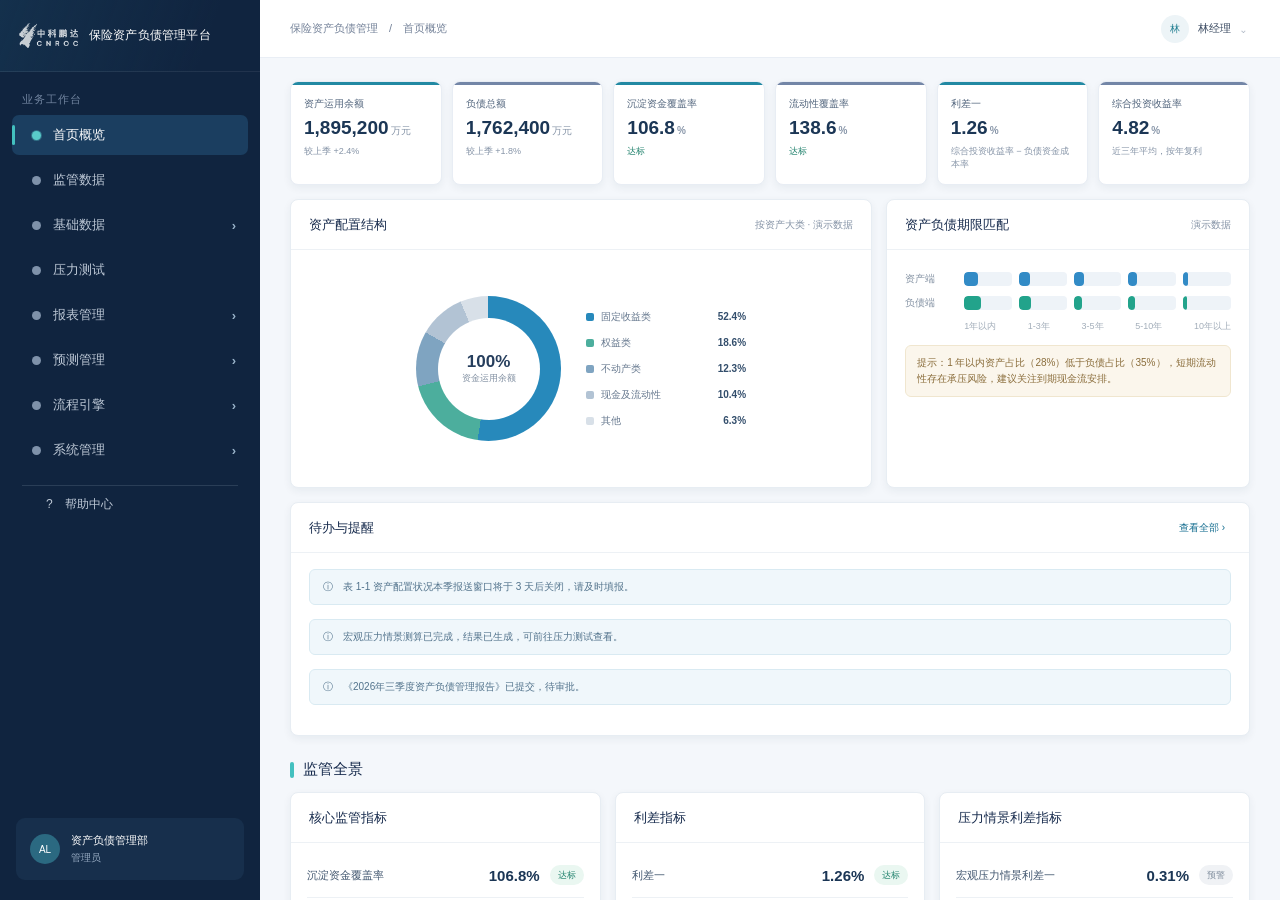
==== commit 452add78: "导航重构(政策文件隐藏/基础数据嵌套分组折叠/市场数据移入/字号层级)+首页概览整页版" ====
--- a/_vuser.html
+++ b/_vuser.html
@@ -1,4 +1,4 @@
 <!doctype html>
-<html lang="zh-CN"><head><meta charset="UTF-8"/><meta name="viewport" content="width=device-width, initial-scale=1.0"/><meta name="theme-color" content="#10243f"/><title>保险资产负债管理平台</title>  <script type="module" crossorigin src="./assets/index-Dr7KQ3Mx.js"></script>
-  <link rel="stylesheet" crossorigin href="./assets/index-C3uvav6q.css">
-<script>try{sessionStorage.setItem('alm-authenticated','true')}catch(e){}</script></head><body><div id="root"></div><script>window.addEventListener('load',function(){if(!location.hash)location.hash='#/regulatory'})</script></body></html>
+<html lang="zh-CN"><head><meta charset="UTF-8"/><meta name="viewport" content="width=device-width, initial-scale=1.0"/><meta name="theme-color" content="#10243f"/><title>保险资产负债管理平台</title>  <script type="module" crossorigin src="./assets/index-CtaNTIe6.js"></script>
+  <link rel="stylesheet" crossorigin href="./assets/index-CjfEk4AX.css">
+<script>try{sessionStorage.setItem('alm-authenticated','true')}catch(e){}</script></head><body><div id="root"></div><script>window.addEventListener('load',function(){if(!location.hash)location.hash='#/home'})</script></body></html>
--- a/assets/index-CjfEk4AX.css
+++ b/assets/index-CjfEk4AX.css
@@ -0,0 +1 @@
+:root{color:#233d59;font-synthesis:none;text-rendering:optimizelegibility;-webkit-font-smoothing:antialiased;--nav:#10243f;--nav-active:#1b3e60;--accent:#43c0bf;--primary:#176f91;--primary-hover:#125c7b;--title:#172b4d;--muted:#74839a;--line:#e8edf4;--shadow:0 3px 8px #152b490f;background:#f4f7fb;font-family:Inter,PingFang SC,Microsoft YaHei,Arial,sans-serif;font-size:13px;font-weight:400}*{box-sizing:border-box}body{min-width:320px;min-height:100vh;margin:0}button,input,select,textarea{font:inherit}button{cursor:pointer;color:inherit}a{color:inherit;text-decoration:none}.app-shell{background:#f4f7fb;height:100vh;min-height:600px;display:flex;overflow:hidden}.sidebar{background:var(--nav);color:#bdc8d6;flex-direction:column;flex:none;width:260px;display:flex;overflow:hidden}.brand{color:#fff;white-space:nowrap;flex:none;align-items:center;gap:12px;height:75px;padding:0 22px;font-size:13px;display:flex}.brand-mark{background:#1b88a6;border-radius:10px;place-items:center;width:34px;height:34px;font-size:26px;font-weight:300;line-height:1;display:grid}.brand-logo{flex:none;width:auto;height:30px;display:block}.brand-text{flex-direction:column;justify-content:center;min-width:0;line-height:1.2;display:flex}.brand-text b{color:#fff;letter-spacing:1px;white-space:nowrap;font-size:13px;font-weight:600}@media (width>=761px){.brand-mark{display:none}}.nav-scroll{scrollbar-width:thin;scrollbar-color:#324861 transparent;flex:1;padding-bottom:16px;overflow-y:auto}.nav-caption{color:#71849f;letter-spacing:1px;padding:20px 22px 8px;font-size:11px}.nav-module{padding:0 12px}.nav-item{color:#bdc8d6;border-radius:7px;align-items:center;gap:12px;height:40px;margin-bottom:5px;padding:0 12px 0 20px;font-size:13px;font-weight:600;transition:background .15s,color .15s;display:flex;position:relative}.nav-item:hover{color:#fff;background:#ffffff0f}.nav-item.active{background:var(--nav-active);color:#fff;font-weight:600}.nav-item.active:before{content:"";background:var(--accent);border-radius:2px;width:3px;position:absolute;top:10px;bottom:10px;left:0}.nav-dot{background:#7f92aa;border-radius:50%;flex:none;width:9px;height:9px}.nav-item.active .nav-dot{background:#59cbca;box-shadow:0 0 0 1px #59cbca59}.nav-chevron{color:#9ab4ca;margin-left:auto;font-size:13px}.sub-list{padding:3px 8px 8px 22px}.sub-list.grouped{background:#ffffff06;border-left:1px solid #ffffff12;border-radius:0 7px 7px 0;margin:1px 0 7px;padding:6px 8px 8px 22px}.sub-group{color:#8fa3bb;letter-spacing:.3px;text-align:left;cursor:pointer;background:0 0;border:0;border-radius:4px;align-items:center;gap:6px;width:100%;padding:7px 10px 4px;font-size:12px;font-weight:600;transition:color .15s;display:flex}.sub-group:hover{color:#c9d6e6}.sub-chevron{color:#6a7f99;margin-left:auto;font-size:12px;transition:transform .15s}.sub-group:before{content:"";background:#5a7088;border-radius:50%;flex:none;width:4px;height:4px}.sub-item{color:#a9b9cd;border-radius:5px;margin:1px 0;padding:7px 12px;font-size:11px;font-weight:500;line-height:1.4;transition:background .15s,color .15s;display:block}.sub-item:hover{color:#e9f2fa;background:#ffffff0d}.sub-item.active{color:#12334d;background:#d8edf2;font-weight:700;position:relative}.sub-item.active:before{content:"";background:var(--accent);border-radius:2px;width:3px;position:absolute;top:6px;bottom:6px;left:0}.nav-divider{border-top:1px solid #2a3e57;margin:15px 22px 0}.sys-nav{text-align:left;color:#bdc8d6;background:0 0;border:0;width:100%;height:36px;padding-left:46px;font-size:12px;display:block}.sys-nav:hover{color:#fff}.sidebar-user{background:#172f4c;border-radius:9px;flex:none;align-items:center;gap:11px;min-height:62px;margin:auto 16px 20px;padding:0 14px;display:flex}.sidebar-user b,.sidebar-user small{display:block}.sidebar-user b{color:#fff;font-size:11px;font-weight:600}.sidebar-user small{color:#95a9c0;margin-top:3px;font-size:10px}.user-avatar,.top-avatar{color:#fff;background:#2b6981;border-radius:50%;flex:none;place-items:center;width:30px;height:30px;font-size:10px;display:grid}.main-area{flex-direction:column;flex:1;min-width:0;display:flex}.topbar{z-index:2;background:#fff;border-bottom:1px solid #e9eef5;flex:none;justify-content:space-between;align-items:center;height:58px;padding:0 30px;display:flex}.breadcrumbs{color:#738198;font-size:11px}.breadcrumbs b{font-weight:600}.breadcrumbs span{color:#3d526e}.top-user{color:#3b4b62;align-items:center;gap:9px;font-size:11px;display:flex}.top-avatar{color:#217e91;background:#edf4f7;width:28px;height:28px}.caret{color:#8997a9}.page-scroll{flex:1;min-height:0;overflow:auto}.page-content{max-width:1800px;margin:0 auto;padding:23px 30px 34px}.page-heading{justify-content:space-between;align-items:flex-start;gap:18px;min-height:56px;margin-bottom:18px;display:flex}.page-heading h1{color:var(--title);margin:0;font-size:21px;font-weight:700;line-height:1.2}.page-heading p{color:var(--muted);margin:7px 0 0;font-size:11px}.heading-actions{flex-wrap:wrap;align-items:center;gap:8px;display:flex}.button{color:#51677f;white-space:nowrap;background:#fff;border:1px solid #dce5ee;border-radius:5px;justify-content:center;align-items:center;height:30px;padding:0 14px;font-size:11px;transition:all .15s;display:inline-flex}.button:hover{color:var(--primary);background:#f7fbfd;border-color:#a9c6d7}.button.primary{background:var(--primary);border-color:var(--primary);color:#fff;font-weight:600}.button.primary:hover{background:var(--primary-hover);border-color:var(--primary-hover)}.status-pill{color:#2b8972;white-space:nowrap;background:#eff9f5;border:1px solid #cce9df;border-radius:14px;padding:5px 10px;font-size:10px}.card{box-shadow:var(--shadow);background:#fff;border:1px solid #e7edf3;border-radius:8px;overflow:hidden}.card-header{border-bottom:1px solid #edf1f5;justify-content:space-between;align-items:center;height:50px;padding:0 18px;display:flex}.card-header h2{color:var(--title);margin:0;font-size:13px;font-weight:700}.card-header>div{align-items:center;gap:8px;display:flex}.card-body{padding:16px 18px}.muted{color:#8593a6;font-size:10px}.kpi-grid{grid-template-columns:repeat(7,minmax(125px,1fr));gap:10px;display:grid}.kpi-card{text-align:left;min-width:0;height:104px;box-shadow:var(--shadow);background:#fff;border:1px solid #e8edf4;border-radius:8px;padding:15px 13px 10px;transition:transform .15s,box-shadow .15s,border .15s;position:relative;overflow:hidden}.kpi-card:hover{transform:translateY(-2px);box-shadow:0 6px 16px #152b491a}.kpi-card.selected{border-color:#8fc5d2}.kpi-topline{background:#2289a3;height:3px;position:absolute;top:0;left:0;right:0}.kpi-card:nth-child(2n) .kpi-topline{background:#7386a7}.kpi-label{color:#52657d;text-overflow:ellipsis;white-space:nowrap;font-size:10px;display:block;overflow:hidden}.kpi-card strong{color:#1b3655;margin-top:6px;font-size:22px;line-height:1.15;display:block}.kpi-card small{color:#8795a8;margin-top:6px;font-size:9px;display:block}.kpi-card em{color:#23836e;margin-left:3px;font-style:normal}.metric-detail{border-color:#b9dce4;margin-top:13px}.text-button{color:var(--primary);background:0 0;border:0;font-size:10px}.formula-box{background:#f3f8fb;border-radius:6px;align-items:center;gap:16px;padding:12px 14px;display:flex}.formula-box span{color:#74839a;flex:none;font-size:10px}.formula-box b{color:#1d4667;font-size:12px}.metric-detail .card-body>p{color:#6f8093;margin:11px 0;font-size:11px}.detail-columns{color:#74839a;border-top:1px solid #edf1f5;flex-wrap:wrap;gap:28px;padding-top:9px;font-size:10px;display:flex}.detail-columns strong{color:#314b65;font-weight:600}.two-col{grid-template-columns:minmax(0,1.6fr) minmax(300px,1fr);gap:14px;display:grid}.section-gap{margin-top:14px}.chart-wrap{height:230px;padding-top:9px;position:relative}.chart-wrap svg{width:100%;height:205px;overflow:visible}.chart-wrap svg text{fill:#94a1b1;font-size:10px}.chart-legend{color:#74839a;gap:15px;font-size:10px;display:flex;position:absolute;top:-40px;right:2px}.chart-legend span{align-items:center;gap:5px;display:flex}.chart-legend i{border-radius:50%;width:8px;height:8px;display:inline-block}.legend-blue{background:#328bc6}.legend-teal{background:#22a38b}.allocation{justify-content:center;align-items:center;gap:25px;min-height:205px;display:flex}.donut{background:conic-gradient(#2789bb 0 52.4%,#4cae9d 52.4% 71%,#7fa4c1 71% 83.3%,#b2c3d4 83.3% 93.7%,#d8e0e8 93.7% 100%);border-radius:50%;flex:none;place-items:center;width:145px;height:145px;display:grid}.donut>div{text-align:center;background:#fff;border-radius:50%;align-content:center;width:102px;height:102px;display:grid}.donut b{color:#263e5d;font-size:17px}.donut small{color:#8290a2;font-size:9px}.allocation-list{min-width:160px}.allocation-list>div{color:#67798f;align-items:center;gap:7px;margin:12px 0;font-size:10px;display:flex}.allocation-list b{color:#334e6c;margin-left:auto}.swatch{background:#2789bb;border-radius:2px;width:8px;height:8px}.swatch.s1{background:#4cae9d}.swatch.s2{background:#7fa4c1}.swatch.s3{background:#b2c3d4}.swatch.s4{background:#d8e0e8}.table-scroll{width:100%;overflow:auto}table{border-collapse:collapse;white-space:nowrap;width:100%;font-size:11px}thead{background:#f4f7fa}th{color:#53677f;text-align:left;border-bottom:1px solid #e3eaf1;height:38px;padding:0 12px;font-weight:600}td{color:#364d67;border-bottom:1px solid #edf1f5;height:42px;padding:0 12px}.tag{white-space:nowrap;border-radius:11px;align-items:center;height:20px;padding:0 8px;font-size:9px;display:inline-flex}.tag.blue{color:#367da0;background:#edf5fa}.tag.gray{color:#8491a0;background:#f0f2f5}.positive{color:#23836e}.negative{color:#b84e42}.empty-cell{color:#93a0af;height:100px;text-align:center!important}.table-note{color:#93a0af;margin-top:12px;font-size:10px}.filterbar{box-shadow:var(--shadow);background:#fff;border:1px solid #e7edf3;border-radius:8px;flex-wrap:wrap;align-items:flex-end;gap:12px;margin-bottom:14px;padding:12px 16px;display:flex}.filter-control{color:#74839a;flex-direction:column;gap:5px;font-size:10px;display:flex}.filter-control select,.filter-control input,.table-toolbar input,.table-toolbar select,.market-filters select,.mini-select{color:#354b65;background:#fbfcfd;border:1px solid #e1e8ef;border-radius:5px;outline:none;min-width:150px;height:28px;padding:0 9px}.filter-control input:focus,.filter-control select:focus{border-color:#9dbdd2}.filter-control.search-control input{min-width:190px}.pager{color:#8492a3;justify-content:flex-end;align-items:center;gap:7px;margin:12px 0 4px;font-size:10px;display:flex}.pager button{color:#65768c;background:#fff;border:1px solid #e2e8ef;border-radius:4px;min-width:25px;height:25px}.pager .current-page{background:var(--primary);border-color:var(--primary);color:#fff}.pager input{text-align:center;border:1px solid #dce5ec;border-radius:4px;width:32px;height:22px}.tabs{border-bottom:1px solid #e2e8ef;gap:25px;margin:0 0 14px;display:flex}.tabs button{color:#718198;background:0 0;border:0;padding:0 2px 11px;font-size:12px;position:relative}.tabs button:hover,.tabs button.active{color:var(--primary);font-weight:600}.tabs button.active:after{content:"";background:var(--primary);border-radius:2px;height:2px;position:absolute;bottom:-1px;left:0;right:0}.tab-count{color:var(--primary);background:#e8f3f6;border-radius:9px;margin-left:6px;padding:1px 6px;font-size:9px}.table-toolbar{align-items:center;gap:10px;margin:-2px 0 12px;display:flex}.table-toolbar input{min-width:230px}.table-toolbar select{min-width:155px}.table-toolbar .tag{margin-left:auto}.switch{vertical-align:middle;background:#cdd5de;border:none;border-radius:11px;width:34px;height:18px;padding:2px;transition:background .2s}.switch:after{content:"";background:#fff;border-radius:50%;width:14px;height:14px;transition:transform .2s;display:block;box-shadow:0 1px 2px #8390a0}.switch.on{background:#27977d}.switch.on:after{transform:translate(16px)}.row-actions{gap:6px;display:flex}.row-actions .button{height:26px;padding:0 8px;font-size:10px}.summary-row{gap:12px;margin-bottom:14px;display:flex}.summary-card{min-width:150px;box-shadow:var(--shadow);background:#fff;border:1px solid #e7edf3;border-radius:7px;align-items:center;gap:9px;padding:11px 14px;display:flex}.summary-card small{color:#7c8b9d;font-size:10px}.summary-card b{color:#263f5e;font-size:15px}.summary-card span{color:#8391a1;font-size:10px}.notice{color:#52738c;background:#f0f7fb;border:1px solid #d9eaf2;border-radius:6px;margin:0 0 14px;padding:10px 13px;font-size:10px}.modal-backdrop{z-index:20;background:#0c1b2e6b;place-items:center;padding:16px;display:grid;position:fixed;inset:0}.modal{background:#fff;border-radius:9px;width:min(520px,100%);overflow:hidden;box-shadow:0 20px 70px #0c1b2e3d}.modal header,.modal footer{border-bottom:1px solid #edf1f5;justify-content:space-between;align-items:center;height:52px;padding:0 18px;display:flex}.modal header b{color:var(--title);font-size:14px}.modal header button{color:#8291a3;background:0 0;border:0;font-size:23px}.modal-body{color:#53677d;padding:18px;font-size:11px}.modal footer{border-top:1px solid #edf1f5;border-bottom:0;justify-content:flex-end;gap:8px}.modal-lead{color:#304a65;margin:0 0 14px;font-weight:600}.modal-field{color:#6e8094;margin-top:16px;font-size:10px;display:block}.modal-field textarea{color:#40566f;resize:vertical;border:1px solid #dfe7ee;border-radius:5px;width:100%;margin-top:6px;padding:9px;display:block}.report-summary{grid-template-columns:repeat(4,1fr);gap:10px;margin:14px 0;display:grid}.report-summary>div{box-shadow:var(--shadow);background:#fff;border:1px solid #e7edf3;border-radius:7px;padding:12px 14px}.report-summary small,.report-summary b{display:block}.report-summary small{color:#8491a1;font-size:10px}.report-summary b{color:#344d68;margin-top:6px;font-size:11px}.report-chapters{grid-template-columns:repeat(3,minmax(180px,1fr));gap:12px;display:grid}.chapter-card{text-align:left;min-height:112px;box-shadow:var(--shadow);background:#fff;border:1px solid #e7edf3;border-radius:8px;padding:15px}.chapter-card b,.chapter-card small{display:block}.chapter-card b{color:#304963;font-size:12px}.chapter-card small{color:#8391a1;margin-top:7px;font-size:10px}.chapter-progress{background:#eaf0f6;border-radius:3px;height:4px;margin-top:16px}.chapter-progress i{background:#2584ed;border-radius:3px;height:4px;display:block}.flow{justify-content:space-between;align-items:center;gap:8px;display:flex}.flow-step{color:#536981;align-items:center;gap:9px;font-size:11px;display:flex}.flow-step span{color:#28738d;background:#edf5f9;border-radius:50%;place-items:center;width:24px;height:24px;font-size:9px;display:grid}.flow-step b{color:#b2bdc8;margin-left:8px;font-size:16px}.market-filters{color:#75859a;background:#fff;border:1px solid #e7edf3;border-radius:8px;align-items:center;gap:22px;margin-bottom:14px;padding:12px 16px;font-size:10px;display:flex}.market-filters label{align-items:center;gap:9px;display:flex}.data-source{margin-left:auto}.data-source span{color:#314b66}.market-kpis{grid-template-columns:repeat(5,1fr);gap:10px;margin-bottom:14px;display:grid}.market-kpis>div{box-shadow:var(--shadow);background:#fff;border:1px solid #e7edf3;border-radius:7px;padding:12px 15px}.market-kpis small,.market-kpis strong{display:block}.market-kpis small{color:#8291a2;font-size:10px}.market-kpis strong{color:#2c4562;margin-top:7px;font-size:18px}.market-kpis span{color:#24866f;font-size:9px}.segmented{border:1px solid #e0e7ef;border-radius:5px;display:flex;overflow:hidden}.segmented button{color:#6f8095;background:#fff;border:0;padding:5px 10px;font-size:9px}.segmented button.active{color:#176f91;background:#eaf4f7}.forecast-summary{grid-template-columns:repeat(4,1fr);gap:10px;margin:14px 0;display:grid}.forecast-summary>div{box-shadow:var(--shadow);background:#fff;border:1px solid #e7edf3;border-radius:7px;padding:13px 15px}.forecast-summary small,.forecast-summary strong,.forecast-summary span{display:block}.forecast-summary small{color:#7f8da0;font-size:10px}.forecast-summary strong{color:#263f5e;margin:7px 0 3px;font-size:19px}.forecast-summary span{color:#97a3b2;font-size:9px}.param-list>div{border-bottom:1px solid #edf1f5;justify-content:space-between;padding:12px 2px;font-size:10px;display:flex}.param-list>div:last-child{border:0}.param-list span{color:#8593a4}.param-list b{color:#344b65;font-weight:600}@media (width<=1200px){.sidebar{width:230px}.page-content{padding:20px}.kpi-grid{grid-template-columns:repeat(4,minmax(130px,1fr))}.two-col{grid-template-columns:1fr}.allocation{justify-content:flex-start}.report-chapters{grid-template-columns:repeat(2,minmax(180px,1fr))}}.chart-wrap{padding-top:24px}.chart-wrap svg{height:190px}.chart-legend{top:4px}.report-tabs{scrollbar-width:thin;background:#fff;border-bottom:1px solid #e6edf3;gap:0;margin:12px 0 14px;display:flex;overflow:auto}.report-tabs button{color:#6e8094;background:#fff;border:0;border-bottom:2px solid #0000;flex:none;height:39px;padding:0 13px;font-size:10px}.report-tabs button:hover{color:var(--primary);background:#f8fbfd}.report-tabs button.active{border-bottom-color:var(--primary);color:var(--primary);font-weight:700}.asset-table{table-layout:fixed;min-width:1450px;font-size:10px}.asset-table th,.asset-table td{text-align:center;white-space:normal;height:auto;padding:8px;line-height:1.4}.asset-table thead tr:first-child th{color:#304965;background:#eaf1f6;border-right:1px solid #dde6ed;height:37px;font-weight:700}.asset-table thead tr:nth-child(2) th{color:#53677f;background:#f4f7fa;height:46px;font-size:9px}.asset-table th:first-child,.asset-table td:first-child{text-align:left;width:230px}.asset-table .asset-sticky{z-index:1;background:#eaf1f6;position:sticky;left:0}.asset-table td.asset-name{z-index:1;text-align:left;color:#354c66;background:#fff;padding:8px;position:sticky;left:0}.asset-table tbody tr:hover td.asset-name{background:#f6fafc}.asset-table tbody tr.asset-section-row td{color:#2c4561;background:#f0f5f8;font-weight:700}.asset-table tbody tr.asset-section-row td.asset-name{background:#f0f5f8}.asset-table-wrap{max-height:calc(100vh - 410px)}@media (width<=900px){.page-content{padding-left:18px;padding-right:18px}.kpi-grid{grid-template-columns:repeat(2,minmax(0,1fr))}.market-kpis{grid-template-columns:repeat(3,minmax(0,1fr))}}@media (width<=760px){.app-shell{height:auto;min-height:100dvh}.sidebar{width:66px;height:100vh;position:sticky;top:0}.brand{padding:0 16px}.brand b,.brand-logo,.brand-text,.nav-caption,.nav-item span:not(.nav-dot),.sub-list,.nav-divider,.sys-nav,.sidebar-user{display:none}.nav-module{padding:0 8px}.nav-item{justify-content:center;margin:7px 0;padding:0}.nav-dot{width:10px;height:10px}.topbar{height:52px;padding:0 15px}.breadcrumbs{font-size:10px}.top-user>span:not(.top-avatar){display:none}.page-content{padding:17px 13px 25px}.page-heading{display:block}.heading-actions{margin-top:13px}.kpi-grid{grid-template-columns:repeat(2,minmax(130px,1fr))}.kpi-card{height:94px}.report-summary,.forecast-summary,.market-kpis{grid-template-columns:repeat(2,1fr)}.market-kpis>div:last-child{grid-column:span 2}.market-filters{flex-direction:column;align-items:flex-start;gap:10px}.data-source{margin-left:0}.report-chapters{grid-template-columns:1fr}.summary-row{flex-wrap:wrap}.summary-card{flex:1;min-width:140px}.row-actions{flex-direction:column}.flow{flex-direction:column;align-items:flex-start}.flow-step b{display:none}.formula-box{flex-direction:column;align-items:flex-start;gap:6px}.card-body{padding:13px}.card-header{padding:0 13px}.filterbar{gap:9px}.filter-control{flex:1;min-width:125px}.filter-control select,.filter-control input{width:100%;min-width:0}.filter-control.search-control input{min-width:0}.table-toolbar{flex-wrap:wrap}.table-toolbar input{flex:1;min-width:0}.table-toolbar .tag{margin-left:0}}.nav-item,.sub-item,.sys-nav{outline:none}.nav-item:focus-visible,.sub-item:focus-visible,.sys-nav:focus-visible{outline-offset:2px;outline:2px solid #59cbca}.nav-item:hover .nav-dot{background:#59cbca}.nav-chevron{transition:transform .18s,color .15s}.nav-item:hover .nav-chevron{color:#d7e7f2}.nav-item.active .nav-chevron{transform:rotate(180deg)}.sub-list{animation:.16s ease-out nav-reveal}.sub-list.grouped>div+div{border-top:1px solid #ffffff0a;margin-top:2px;padding-top:2px}@keyframes nav-reveal{0%{opacity:.6;transform:translateY(-3px)}to{opacity:1;transform:translateY(0)}}.prototype-filter{box-shadow:var(--shadow);background:#fff;border:1px solid #e7edf3;border-radius:8px;flex-wrap:wrap;align-items:flex-end;gap:12px;margin:0 0 14px;padding:12px 16px;display:flex}.prototype-filter label{color:#74839a;align-items:center;gap:8px;font-size:10px;display:flex}.prototype-filter select,.prototype-filter input{color:#354b65;height:29px;font:inherit;background:#fbfcfd;border:1px solid #e1e8ef;border-radius:5px;padding:0 9px}.prototype-filter .button{height:29px}.prototype-filter .demo-tag{color:#39849d;background:#edf7fa;border:1px solid #d9edf2;border-radius:12px;margin-left:auto;padding:4px 9px;font-size:9px}.market-prototype-filter>label:first-child{flex-wrap:wrap}.market-prototype-filter input[type=date]{width:142px}.prototype-kpis,.prototype-stat-cards{grid-template-columns:repeat(5,minmax(0,1fr));gap:10px;margin-bottom:14px;display:grid}.prototype-kpis>div,.prototype-stat-cards>div{min-width:0;min-height:84px;box-shadow:var(--shadow);background:#fff;border:1px solid #e7edf3;border-radius:7px;padding:12px 14px}.prototype-kpis small,.prototype-kpis strong,.prototype-kpis span,.prototype-stat-cards small,.prototype-stat-cards strong,.prototype-stat-cards span{display:block}.prototype-kpis small,.prototype-stat-cards small{color:#8291a2;font-size:10px;line-height:1.4}.prototype-kpis strong,.prototype-stat-cards strong{color:#294663;white-space:nowrap;margin:8px 0 4px;font-size:19px}.prototype-kpis span,.prototype-stat-cards span{color:#93a0af;font-size:9px}.market-prototype .card{margin-bottom:14px}.prototype-chart{height:230px;padding-top:25px;position:relative}.prototype-chart svg{width:100%;height:195px;overflow:visible}.prototype-chart svg text{font-family:inherit}.prototype-legend{color:#75859a;font-size:10px;position:absolute;top:2px;right:8px}.market-prototype-grid{grid-template-columns:minmax(0,1.4fr) minmax(330px,1fr);gap:14px;display:grid}.market-prototype-grid .card{margin-bottom:0}.yield-curve>div{color:#687c91;grid-template-columns:55px 1fr 55px;align-items:center;gap:10px;margin:13px 0;font-size:10px;display:grid}.yield-curve>div>div{background:#eff3f6;border-radius:8px;height:8px;overflow:hidden}.yield-curve i{background:linear-gradient(90deg,#53b7b1,#2d86ad);border-radius:8px;height:100%;display:block}.yield-curve b{text-align:right;color:#2e4a67;font-weight:600}.prototype-tabs{margin-top:12px}.prototype-analysis-select{color:#74839a;flex-wrap:wrap;align-items:center;gap:26px;padding:9px 2px 13px;font-size:10px;display:flex}.prototype-analysis-select b{color:#394f68;background:#fff;border:1px solid #e0e7ef;border-radius:5px;margin-left:7px;padding:6px 10px;font-weight:500;display:inline-block}.prototype-stat-cards{grid-template-columns:repeat(4,minmax(0,1fr))}.forecast-prototype>.card{margin-bottom:14px}.forecast-prototype table{font-size:10px}.forecast-prototype th{color:#435c77;background:#eef3f7;height:42px}.forecast-prototype td{height:38px}.forecast-source{color:#76879a;background:#f4f8fa;border:1px solid #e3edf1;border-radius:6px;margin-top:14px;padding:12px 14px;font-size:10px;line-height:1.7}.scope-grid{grid-template-columns:repeat(3,1fr);gap:18px;display:grid}.scope-grid>div{border-left:3px solid #5aa9b1;padding:3px 12px}.scope-grid b{color:#314c68;font-size:11px}.scope-grid p{color:#74839a;margin:7px 0 0;font-size:10px;line-height:1.7}.equation-cards{grid-template-columns:repeat(5,minmax(0,1fr));align-items:center;gap:12px;display:grid}.equation-cards>div{background:#f9fbfc;border:1px solid #e5edf2;border-radius:7px;min-height:74px;padding:12px;position:relative}.equation-cards small,.equation-cards b{display:block}.equation-cards small{color:#78899b;min-height:25px;font-size:9px}.equation-cards b{color:#2d4b68;white-space:nowrap;margin-top:6px;font-size:12px}.equation-cards i{color:#91a1b0;z-index:1;font-size:10px;font-style:normal;position:absolute;top:26px;right:-15px}@media (width<=1100px){.prototype-kpis{grid-template-columns:repeat(3,minmax(0,1fr))}.market-prototype-grid{grid-template-columns:1fr}.prototype-stat-cards{grid-template-columns:repeat(2,minmax(0,1fr))}.equation-cards{grid-template-columns:repeat(3,minmax(0,1fr))}}@media (width<=700px){.prototype-kpis{grid-template-columns:repeat(2,minmax(0,1fr))}.prototype-filter{align-items:stretch}.prototype-filter label{justify-content:space-between;width:100%}.prototype-filter label select{flex:1;min-width:0}.prototype-filter .demo-tag{margin-left:0}.scope-grid{grid-template-columns:1fr}.prototype-stat-cards{grid-template-columns:repeat(2,minmax(0,1fr))}.market-prototype-filter input[type=date]{width:calc(50% - 20px)}}.stress-review-note{color:#816b37;background:#fffaf0;border:1px solid #f0dfb5;border-radius:6px;justify-content:space-between;align-items:center;gap:16px;margin-bottom:12px;padding:10px 14px;font-size:10px;display:flex}.stress-review-note label{white-space:nowrap;align-items:center;gap:8px;display:flex}.stress-review-note select{color:#5d6470;background:#fff;border:1px solid #e7dfcc;border-radius:4px;height:27px;padding:0 8px;font-size:10px}.stress-overview{align-items:center;gap:10px;margin-bottom:13px;display:flex}.stress-overview>div{background:#fff;border:1px solid #e7edf3;border-radius:6px;justify-content:space-between;align-items:center;min-width:112px;padding:9px 12px;display:flex}.stress-overview small{color:#7c8b9c;font-size:10px}.stress-overview b{color:#294663;font-size:17px}.stress-overview>span{color:#8291a2;margin-left:6px;font-size:10px}.stress-table{min-width:1100px}.stress-table th:nth-child(6),.stress-table td:nth-child(6){text-align:center;width:70px}.stress-table th:last-child{width:200px}.stress-table td{white-space:normal;line-height:1.5}.stress-table .row-actions{white-space:nowrap;gap:6px;display:flex}.stress-table .row-actions .button{padding:0 9px}.scenario-expand{color:#2e4d69;text-align:left;background:0 0;border:0;padding:0;font-size:10px;line-height:1.5}.scenario-expand:hover{color:var(--primary)}.scenario-detail-row>td{background:#f7fafc;padding:0}.scenario-detail{color:#526a80;background:#f5f9fb;border-left:3px solid #58a9b1;margin:0 12px 10px 25px;padding:13px 16px}.scenario-detail>div{justify-content:space-between;gap:12px;display:flex}.scenario-detail b{color:#294967;font-size:11px}.scenario-detail span,.scenario-detail small{color:#8594a4;font-size:9px}.scenario-detail ul{margin:9px 0;padding-left:18px}.scenario-detail li{margin:3px 0;font-size:10px;line-height:1.7}.run-review-note{color:#74859a;background:#f6f9fb;border:1px solid #e8eef3;border-radius:6px;grid-template-columns:150px 1fr;gap:5px 12px;margin:14px 0 0;padding:11px 13px;font-size:10px;line-height:1.6;display:grid}.run-review-note b{color:#3d5873;grid-row:span 2}.run-review-note small{color:#91a0af;font-size:9px}@media (width<=760px){.stress-review-note{flex-direction:column;align-items:flex-start}.stress-overview{flex-wrap:wrap;align-items:stretch}.stress-overview>span{width:100%;margin:4px 0}.run-review-note{grid-template-columns:1fr}.run-review-note b{grid-row:auto}}.report-prototype-filter{box-shadow:var(--shadow);background:#fff;border:1px solid #e7edf3;border-radius:8px;flex-wrap:wrap;align-items:flex-end;gap:12px;margin-bottom:12px;padding:12px 16px;display:flex}.report-prototype-filter label{color:#74839a;flex-direction:column;gap:5px;font-size:10px;display:flex}.report-prototype-filter input,.report-prototype-filter select{color:#354b65;min-width:170px;height:29px;font:inherit;background:#fbfcfd;border:1px solid #e1e8ef;border-radius:5px;padding:0 9px}.report-placeholder{color:#74839a;padding:26px 20px;font-size:11px;line-height:1.7}.app-shell{height:100dvh;min-height:0}.brand{background:linear-gradient(110deg,#1c4a6952,#10243f00 78%);border-bottom:1px solid #ffffff12;gap:9px;height:72px;padding:0 17px}.brand-mark{display:none}.brand-logo{object-fit:contain;opacity:.98;flex:none;width:auto;max-width:64px;height:25px}.brand-text{flex:1;min-width:0}.brand-text b{letter-spacing:.2px;text-overflow:ellipsis;font-size:12px;overflow:hidden}.brand-close,.mobile-menu,.nav-backdrop{display:none}@media (width<=760px){.app-shell{height:100dvh;min-height:0;overflow:hidden}.sidebar{z-index:30;width:260px;height:100dvh;box-shadow:none;transition:transform .22s;position:fixed;inset:0 auto 0 0;transform:translate(-102%)}.sidebar.mobile-open{transform:translate(0);box-shadow:12px 0 36px #09192c52}.brand{gap:9px;height:72px;padding:0 16px}.brand-logo{max-width:68px;height:26px}.brand-text b{font-size:12px}.brand-close{color:#c9d8e6;background:#ffffff0a;border:1px solid #ffffff24;border-radius:6px;place-items:center;width:27px;height:27px;font-size:20px;line-height:1;display:grid}.nav-scroll{padding-bottom:14px}.nav-caption{padding-top:18px}.nav-module{padding:0 12px}.nav-item{justify-content:flex-start;margin:0 0 5px;padding:0 12px 0 20px}.nav-item span:not(.nav-dot),.sub-list,.nav-divider,.sys-nav,.sidebar-user{display:block}.sidebar-user{display:flex}.main-area{width:100%;min-width:0;height:100dvh}.topbar{gap:10px;height:52px;padding:0 12px}.mobile-menu{color:#35536f;background:#fff;border:1px solid #e2eaf1;border-radius:6px;flex:none;justify-content:center;align-items:center;width:30px;height:30px;font-size:15px;display:inline-flex}.breadcrumbs{text-overflow:ellipsis;white-space:nowrap;flex:1;min-width:0;font-size:10px;overflow:hidden}.top-user{flex:none;gap:6px}.top-user>span:not(.top-avatar){display:none}.page-scroll{overscroll-behavior:contain;min-height:0;overflow:auto}.nav-backdrop{z-index:25;background:#0614246b;border:0;width:100%;height:100%;display:block;position:fixed;inset:0}.page-content{padding:17px 14px 26px}}@media (width<=520px){.topbar{gap:8px;padding:0 9px}.page-content{padding:15px 10px 22px}.page-heading h1{font-size:19px}.page-heading{margin-bottom:14px}.heading-actions{gap:6px}.heading-actions .button{padding:0 9px}.regulatory-query,.prototype-kpis,.prototype-stat-cards{grid-template-columns:repeat(2,minmax(0,1fr))}.market-prototype-grid{grid-template-columns:minmax(0,1fr)}.equation-cards{grid-template-columns:repeat(2,minmax(0,1fr))}.equation-cards i{right:-12px}.report-prototype-filter label{width:100%}.report-prototype-filter input,.report-prototype-filter select{width:100%;min-width:0}.stress-overview>div{flex:1;min-width:90px}}@media (width<=760px){.brand-logo{display:block}.brand-text{display:flex}.brand-text b{display:block}}@media (width<=900px){.app-shell{height:100dvh;min-height:0;overflow:hidden}.sidebar{z-index:30;width:260px;height:100dvh;box-shadow:none;transition:transform .22s;position:fixed;inset:0 auto 0 0;transform:translate(-102%)}.sidebar.mobile-open{transform:translate(0);box-shadow:12px 0 36px #09192c52}.brand{gap:9px;height:72px;padding:0 16px}.brand-logo{max-width:68px;height:26px;display:block}.brand-text{flex:1;min-width:0;display:flex}.brand-text b{font-size:12px;display:block}.brand-close{color:#c9d8e6;background:#ffffff0a;border:1px solid #ffffff24;border-radius:6px;place-items:center;width:27px;height:27px;font-size:20px;line-height:1;display:grid}.nav-module{padding:0 12px}.nav-item{justify-content:flex-start;margin:0 0 5px;padding:0 12px 0 20px}.nav-item span:not(.nav-dot),.sub-list,.nav-divider,.sys-nav{display:block}.sidebar-user{display:flex}.main-area{width:100%;min-width:0;height:100dvh}.mobile-menu{color:#35536f;background:#fff;border:1px solid #e2eaf1;border-radius:6px;flex:none;justify-content:center;align-items:center;width:30px;height:30px;font-size:15px;display:inline-flex}.topbar{gap:10px;height:52px;padding:0 14px}.breadcrumbs{text-overflow:ellipsis;white-space:nowrap;flex:1;min-width:0;overflow:hidden}.nav-backdrop{z-index:25;background:#0614246b;border:0;width:100%;height:100%;display:block;position:fixed;inset:0}.brand-logo{max-width:56px;height:22px}.brand-text b{letter-spacing:0;font-size:11px}}.operations-page .filterbar{align-items:flex-end}.operations-filter-actions{gap:8px;margin-left:auto;display:flex}.operations-summary{grid-template-columns:repeat(4,minmax(0,1fr));gap:12px;margin:0 0 14px;display:grid}.operations-summary>div{min-width:0;box-shadow:var(--shadow);background:#fff;border:1px solid #e7edf3;border-radius:8px;padding:13px 15px}.operations-summary small,.operations-summary b,.operations-summary span{display:block}.operations-summary small{color:#7d8ca0;font-size:10px}.operations-summary b{color:#244361;margin-top:8px;font-size:19px}.operations-summary span{color:#8a98a9;margin-top:5px;font-size:9px}.operations-summary .operation-status{color:#ad7a31;font-size:15px}.operations-notice{color:#2b8972;background:#eff9f5;border:1px solid #cce9df;border-radius:6px;margin:-4px 0 12px;padding:9px 12px;font-size:11px}.operations-page>.card{margin-bottom:14px}.operations-page>.card>.table-scroll{padding:0 18px}.operations-table-foot{color:#8291a2;justify-content:space-between;align-items:center;padding:10px 18px;font-size:10px;display:flex}.operations-table-foot span{color:#708197}.operations-table-foot b{background:var(--primary);color:#fff;border-radius:4px;place-items:center;width:24px;height:24px;display:inline-grid}.operations-flow{align-items:center;gap:16px;padding:8px 4px;display:flex;overflow:auto}.operations-flow-step{color:#415b75;flex:1;align-items:center;gap:10px;min-width:0;display:flex}.operations-flow-step i{color:#317b96;background:#eaf3f7;border-radius:50%;flex:none;place-items:center;width:31px;height:31px;font-size:10px;font-style:normal;font-weight:700;display:grid}.operations-flow-step b{white-space:nowrap;font-size:11px;font-weight:600}.operations-flow-step span{color:#9caaba;margin-left:auto;font-size:17px}.system-management-placeholder{align-items:flex-start;gap:15px;padding:22px;display:flex}.system-management-icon{color:#317b96;background:#edf5f8;border-radius:8px;place-items:center;width:36px;height:36px;font-size:18px;display:grid}.system-management-placeholder b{color:#314d69;font-size:12px}.system-management-placeholder p{color:#8291a2;max-width:680px;margin:8px 0 0;font-size:10px;line-height:1.7}@media (width<=900px){.operations-summary{grid-template-columns:repeat(2,minmax(0,1fr))}.operations-flow{min-width:650px}}@media (width<=520px){.operations-filter-actions{width:100%;margin-left:0}.operations-filter-actions .button{flex:1}.operations-summary{gap:8px}.operations-summary>div{padding:11px}.operations-flow{min-width:560px}.system-management-placeholder{padding:16px}}.demo-data-badge{color:#668293;white-space:nowrap;background:#f5fafb;border:1px solid #dce8ed;border-radius:12px;align-items:center;height:22px;padding:0 8px;font-size:9px;display:inline-flex}.operations-page .page-heading{align-items:center}.operations-page .page-heading>.heading-actions{justify-content:flex-end}.operations-page .operations-notice{justify-content:space-between;align-items:center;gap:10px;display:flex}.operations-notice button{color:inherit;background:0 0;border:0;padding:0 2px;font-size:17px;line-height:1}.operations-flow-step.done i{color:#2b8972;background:#e9f6f1}.operations-flow-step.current i{color:#28799a;background:#e9f2f8;box-shadow:0 0 0 3px #eef5f8}.operations-flow-step.current b,.operations-flow-step.current{color:#236f8d}.ops-modal-backdrop{z-index:50;background:#0d1f336b;place-items:center;padding:20px;display:grid;position:fixed;inset:0}.ops-modal{background:#fff;border:1px solid #e3eaf0;border-radius:10px;width:min(520px,100%);overflow:hidden;box-shadow:0 18px 54px #14273e38}.ops-modal-head{color:#233d59;border-bottom:1px solid #edf1f5;justify-content:space-between;align-items:center;height:50px;padding:0 18px;font-size:13px;display:flex}.ops-modal-head button{color:#75869a;background:#f4f7f9;border:0;border-radius:5px;width:26px;height:26px;font-size:18px}.ops-modal-body{padding:18px}.ops-modal-intro{color:#8190a1;margin:0 0 16px;font-size:10px}.ops-modal-timeline{gap:0;display:grid}.ops-modal-timeline>div{border-bottom:1px solid #eff2f5;grid-template-columns:30px 1fr auto;align-items:center;gap:10px;min-height:45px;display:grid}.ops-modal-timeline i{color:#317b96;background:#edf5f8;border-radius:50%;place-items:center;width:25px;height:25px;font-size:9px;font-style:normal;display:grid}.ops-modal-timeline b{color:#38536f;font-size:11px}.ops-modal-timeline span{color:#8998a8;font-size:9px}.ops-modal-note{color:#8897a7;margin:14px 0 0;font-size:10px;line-height:1.7}.ops-form-grid{grid-template-columns:repeat(2,minmax(0,1fr));gap:13px 14px;display:grid}.ops-form-grid label{color:#6f8092;gap:6px;font-size:10px;display:grid}.ops-form-grid input,.ops-form-grid select{color:#314b66;width:100%;height:33px;font:inherit;background:#fff;border:1px solid #dfe7ee;border-radius:5px;outline:none;padding:0 10px}.ops-form-grid input:focus,.ops-form-grid select:focus{border-color:#69a8bd;box-shadow:0 0 0 2px #4794ae1f}.danger-text{color:#ba7272}@media (width<=520px){.ops-form-grid{grid-template-columns:1fr}}.ops-modal-foot{background:#fbfcfd;border-top:1px solid #edf1f5;justify-content:flex-end;gap:8px;padding:12px 18px;display:flex}.assessment-cycle-note{color:#7c8b9c;padding:0 0 7px;font-size:10px}.assessment-grid{grid-template-columns:repeat(2,minmax(0,1fr));gap:12px;padding:16px 18px;display:grid}.assessment-item{background:#fff;border:1px solid #e8edf3;border-radius:7px;min-width:0;padding:14px}.assessment-item-head{justify-content:space-between;align-items:center;margin-bottom:11px;display:flex}.assessment-index{color:#3d83a0;font-size:10px;font-weight:700}.assessment-item>b{color:#304c68;font-size:11px}.assessment-item p{color:#78899b;min-height:32px;margin:8px 0 12px;font-size:10px;line-height:1.65}.assessment-item .text-button{padding:0}.basic-data-note{color:#657b8e;background:#f3f8fa;border:1px solid #dceaf0;border-radius:7px;align-items:flex-start;gap:12px;margin:0 0 13px;padding:11px 14px;font-size:10px;line-height:1.65;display:flex}.basic-data-note b{color:#315b73;flex:none}.basic-page-button{color:#718197;cursor:pointer;background:0 0;border:0;font-size:14px}.fx-kpis{grid-template-columns:repeat(4,minmax(0,1fr))}.market-fx-filter label{color:#74839a;flex-direction:column;gap:5px;font-size:10px;display:flex}.market-fx-filter input,.market-fx-filter select,.compare-filter select{color:#354b65;min-width:150px;height:29px;font:inherit;background:#fff;border:1px solid #e1e8ef;border-radius:5px;padding:0 9px}.comparison-legend{color:#5d7187;align-items:center;gap:18px;margin:0 0 10px;padding:0 3px;font-size:10px;display:flex}.comparison-legend span{align-items:center;gap:6px;display:inline-flex}.comparison-legend i{border-radius:50%;width:9px;height:9px}.comparison-legend small{color:#8997a7;margin-left:auto;font-size:9px}.compare-chart{height:265px;padding-top:8px}.compare-chart svg{width:100%;height:100%;overflow:visible}.asset-table-wrap{overscroll-behavior:contain;overflow:auto}.asset-table{border-collapse:separate;border-spacing:0}.asset-table thead th{z-index:4;position:sticky}.asset-table thead tr:first-child th{top:0}.asset-table thead tr:nth-child(2) th{z-index:3;top:37px}.asset-table thead th.asset-sticky{z-index:6;left:0}.asset-table td.asset-name{z-index:2}@media (width<=760px){.fx-kpis{grid-template-columns:repeat(2,minmax(0,1fr))}.basic-data-note{flex-direction:column;gap:4px}.market-fx-filter label{width:100%}.market-fx-filter input,.market-fx-filter select,.compare-filter select{width:100%;min-width:0}.comparison-legend{flex-wrap:wrap;align-items:flex-start}.comparison-legend small{width:100%;margin-left:0}.compare-chart{height:220px}}.basic-data-page>.page-heading{align-items:center;margin-bottom:13px}.basic-tabs{scrollbar-width:thin;background:#fff;border-bottom:1px solid #e3eaf1;gap:0;margin:0 0 18px;display:flex;overflow:auto}.basic-tabs button{color:#687d91;cursor:pointer;background:#fff;border:0;border-bottom:2px solid #0000;flex:none;height:40px;padding:0 17px;font-size:11px}.basic-tabs button:hover{color:var(--primary);background:#f7fafc}.basic-tabs button.active{border-bottom-color:var(--primary);color:var(--primary);font-weight:700}.basic-page-title{justify-content:space-between;align-items:center;gap:16px;margin:0 0 12px;display:flex}.basic-page-title h2{color:#304a65;margin:0;font-size:14px;font-weight:650}.basic-page-title p{color:#8593a3;margin:6px 0 0;font-size:10px;line-height:1.5}.basic-actions{flex:none;align-items:center;gap:8px;display:flex}.basic-panel{margin:0 0 14px;overflow:hidden}.basic-panel>.table-scroll{padding:0 16px}.basic-panel table{min-width:100%;font-size:10px}.basic-panel th{color:#596d82;background:#f6f8fa;height:40px}.basic-panel td{height:44px}.basic-search-tools{align-items:center;gap:8px;padding:14px 16px;display:flex}.basic-search-tools input{width:min(310px,100%);height:30px;font:inherit;color:#344b65;background:#fff;border:1px solid #dfe7ee;border-radius:5px;padding:0 10px}.basic-badge{color:#5b7185;white-space:nowrap;background:#f4f8fa;border:1px solid #d9e5ed;border-radius:5px;align-items:center;padding:2px 8px;font-size:9px;display:inline-flex}.basic-badge.blue{color:#397da5;background:#edf5fb;border-color:#d4e5f5}.basic-badge.green{color:#428653;background:#f0faf3;border-color:#d9efdf}.basic-badge.cyan{color:#3b8a91;background:#effafa;border-color:#d2eef0}.cashflow-tools{flex-wrap:wrap;align-items:flex-end;gap:10px;padding:14px 16px;display:flex}.cashflow-tools label{color:#718398;flex-direction:column;gap:5px;font-size:10px;display:flex}.cashflow-tools select{color:#344b65;min-width:245px;height:30px;font:inherit;background:#fff;border:1px solid #dfe7ee;border-radius:5px;padding:0 9px}.inline-summary{color:#62778b;flex-wrap:wrap;gap:14px 22px;padding:15px 17px;font-size:10px;display:flex}.basic-metric-row{grid-template-columns:repeat(4,minmax(0,1fr));gap:12px;margin:0 0 14px;display:grid}.basic-metric-row>div{box-shadow:var(--shadow);background:#fff;border:1px solid #e7edf3;border-radius:7px;padding:12px 15px}.basic-metric-row small,.basic-metric-row strong{text-align:center;display:block}.basic-metric-row small{color:#8291a2;font-size:10px}.basic-metric-row strong{color:#437fac;margin-top:7px;font-size:18px;font-weight:650}.basic-metric-row .inflow strong{color:#2e9e5b}.basic-metric-row .outflow strong{color:#c44e52}.basic-metric-row .neutral strong{color:#62778b}.liability-metrics{grid-template-columns:repeat(6,minmax(0,1fr))}.liability-metrics>div:nth-child(2) strong{color:#49a365}.liability-metrics>div:nth-child(3) strong{color:#c44e52}.liability-metrics>div:nth-child(4) strong{color:#d78c3f}.liability-metrics>div:nth-child(5) strong{color:#c44e52}.liability-metrics>div:nth-child(6) strong{color:#7652c8}.market-fx-page{min-width:0}.market-fx-page>.page-heading{align-items:center;margin-bottom:20px}.market-fx-page .card{min-width:0}.market-fx-page .card-header h2{color:#2b4662;font-size:13px;font-weight:650}.market-fx-page .card-body{padding:0}.fx-search{align-items:center;gap:9px;padding:16px 18px;display:flex}.fx-search input{color:#344b65;background:#fff;border:1px solid #dfe7ee;border-radius:5px;outline:0;width:min(320px,100%);height:34px;padding:0 11px;font-size:11px;transition:border-color .15s,box-shadow .15s}.fx-search input:focus{border-color:#79aabe;box-shadow:0 0 0 3px #2d7d991a}.market-fx-page .table-scroll{padding:0 18px 5px}.market-fx-page table{min-width:650px}.market-fx-page th,.market-fx-page td{height:44px}.market-fx-page .operations-notice{justify-content:space-between;align-items:center;gap:10px;margin:0 18px 12px;display:flex}.market-fx-page .operations-table-foot{border-top:1px solid #edf1f5;padding:12px 18px}.market-fx-page .table-note{line-height:1.6}.fx-footnote{margin-top:12px}@media (width<=600px){.market-fx-page>.page-heading{align-items:flex-start;gap:10px}.market-fx-page>.page-heading .heading-actions{flex:none;margin-top:8px}.fx-search{flex-wrap:wrap;padding:13px 14px}.fx-search input{flex:100%;width:100%;min-width:0}.fx-search .button{flex:1}.market-fx-page .table-scroll{padding:0 12px 5px}.market-fx-page .operations-notice{margin-left:12px;margin-right:12px}.market-fx-page .operations-table-foot{padding:11px 14px}}.login-screen{background:radial-gradient(at 78% 15%,#3b82a038,#0000 37%),linear-gradient(135deg,#102b48,#183b5c 55%,#102944);place-items:center;min-height:100vh;padding:34px 20px;font-family:inherit;display:grid;position:relative;overflow:hidden}.login-screen:before,.login-screen:after{content:"";pointer-events:none;border:1px solid #b9dbe917;border-radius:50%;width:620px;height:620px;position:absolute;bottom:-300px;right:-210px}.login-screen:after{width:460px;height:460px;bottom:-220px;right:-130px}.login-brand{color:#fff;align-items:center;gap:12px;display:flex;position:absolute;top:30px;left:38px}.login-brand img{object-fit:contain;width:auto;max-width:88px;height:34px}.login-brand div{gap:4px;display:grid}.login-brand b{letter-spacing:.3px;font-size:14px}.login-brand span{color:#a9bfd0;letter-spacing:1.5px;font-size:10px}.login-card{z-index:1;background:#fff;border:1px solid #ffffffb8;border-radius:12px;width:min(400px,100%);padding:32px 34px 25px;position:relative;box-shadow:0 22px 72px #04122147}.login-card-heading{text-align:center;margin-bottom:25px}.login-icon{color:#327d9a;letter-spacing:.5px;background:#edf5f8;border-radius:11px;place-items:center;width:42px;height:42px;margin:0 auto 12px;font-size:11px;font-weight:800;display:grid}.login-card-heading h1{color:#263e5b;margin:0;font-size:20px}.login-card-heading p{color:#8a98a8;margin:7px 0 0;font-size:11px}.login-field{color:#52677d;gap:7px;margin-top:16px;font-size:11px;display:grid}.login-field>input,.login-password{background:#fff;border:1px solid #dfe7ee;border-radius:6px;height:40px}.login-field>input,.login-password input{color:#334b65;width:100%;font:inherit;outline:0;padding:0 11px}.login-field>input:focus,.login-password:focus-within{border-color:#6ba4ba;box-shadow:0 0 0 3px #4289a31a}.login-password{align-items:center;display:flex}.login-password input{background:0 0;border:0;height:100%}.login-password button{color:#7890a3;cursor:pointer;background:0 0;border:0;flex:none;margin-right:9px;font-size:10px}.login-field.invalid>input,.login-field.invalid .login-password{border-color:#d96a6a}.login-field small{color:#c64d4d;font-size:10px}.login-error{color:#c64d4d;margin-top:12px;font-size:10px}.login-submit{color:#fff;width:100%;height:40px;font:inherit;cursor:pointer;background:linear-gradient(90deg,#2e7898,#357fa0);border:0;border-radius:6px;margin-top:23px;font-size:12px;font-weight:650;transition:filter .15s}.login-submit:hover{filter:brightness(1.07)}.login-hint{text-align:center;color:#92a0ad;margin-top:17px;font-size:10px}.login-footer{color:#dbe7efa1;font-size:10px;position:absolute;bottom:17px}@media (width<=700px){.basic-page-title{flex-direction:column;align-items:flex-start}.basic-actions{flex-wrap:wrap}.liability-metrics{grid-template-columns:repeat(2,minmax(0,1fr))}.basic-metric-row{grid-template-columns:1fr}.cashflow-tools{flex-direction:column;align-items:stretch}.cashflow-tools select{width:100%;min-width:0}.login-brand{top:20px;left:20px}.login-card{padding:26px 22px}.operations-page .page-heading{flex-direction:column;align-items:flex-start}.operations-page .page-heading>.heading-actions{justify-content:space-between;width:100%}.assessment-grid{grid-template-columns:1fr;padding:12px}.assessment-item p{min-height:0}}.asset-table.asset-compact{min-width:760px}.duration-subtitle{color:#304965;margin:2px 0 8px;font-size:11px;font-weight:600}.duration-subtitle:not(:first-child){margin-top:14px}.duration-block+.duration-block{margin-top:16px}.report-fill-line{color:#4a6076;margin:0 0 6px;font-size:11px}.report-fill-line b{color:#2f4a66;margin-left:6px;font-weight:600}.report-note-row{color:#5b7185;background:#f7fafc;border:1px solid #e2eaf0;border-radius:5px;margin-top:10px;padding:10px 12px;font-size:11px}.asset-table thead th.asset-sticky:empty:after{content:" "}.asset-table td.rating-block-label,.asset-table th.rating-block-label,.asset-table th.asset-group-col{text-align:center;color:#2c4561;white-space:nowrap;background:#eef4f8;border-right:1px solid #dde7ef;font-weight:600}.asset-table.rating-single th:first-child,.asset-table.rating-single td:first-child{width:88px;padding-left:4px;padding-right:4px}.asset-table tbody tr.row-sum.plain>td,.asset-table tbody tr.row-sum.plain>td.asset-name{background:0 0}table,th,td{font-variant-numeric:tabular-nums;font-feature-settings:"tnum" 1}th{border-bottom:1px solid #d4dfe8}td{border-bottom:.5px solid #f1f5f9}tbody tr:hover{background:#f7fafc}td.cell-num,th.cell-num{text-align:right}td.cell-txt,th.cell-txt{text-align:left}td.cell-idx,th.cell-idx{text-align:center;color:#9aa7b4;font-weight:400}td.cell-dash{color:#b6c2cd}td.cell-zero{color:#a3afbb}.asset-table th,.asset-table td{text-align:left}.asset-table td.cell-num,.asset-table th.cell-num{text-align:right}.asset-table td.cell-idx,.asset-table th.cell-idx{text-align:center}.asset-table thead th[colspan]{text-align:center;color:#2f4a66;background:#e9f0f5;border-bottom:1px solid #cedbe5;border-right:1px solid #c9d7e1}.asset-table thead tr:nth-child(2) th{border-bottom:1px solid #d4dfe8}tbody tr.row-l1>td{color:#263e5c;background:#eef4f8;border-top:1px solid #dde7ef;font-weight:700}tbody tr.row-l2>td{color:#34506c;font-weight:600}tbody tr.row-l3>td{color:#5a6f86}tbody tr.row-l4>td{color:#8b99a8}tbody tr.row-sum>td{color:#2c4561;background:#f0f5f8;border-top:1px solid #c6d5e0;font-weight:700}tbody tr.row-l1>td.asset-name,tbody tr.row-sum>td.asset-name{background:#eef4f8}td.indent-1,.asset-table td.indent-1{padding-left:28px}td.indent-2,.asset-table td.indent-2{padding-left:44px}td.indent-3,.asset-table td.indent-3{padding-left:60px}.table-meta{flex-wrap:wrap;justify-content:flex-end;gap:6px;padding:0 18px 8px;display:flex}.table-meta span{color:#5b7185;white-space:nowrap;background:#f4f8fa;border:1px solid #dbe6ee;border-radius:5px;align-items:center;height:20px;padding:0 9px;font-size:9px;display:inline-flex}.table-meta b{color:#3d6a86;font-weight:600}.meta-tag{color:#5b7185;white-space:nowrap;background:#f4f8fa;border:1px solid #dbe6ee;border-radius:5px;align-items:center;height:20px;padding:0 9px;font-size:9px;font-weight:400;display:inline-flex}.asset-table.center-all th,.asset-table.center-all td,.asset-table.center-all td.asset-name,.asset-table.center-all td.cell-num,.asset-table.center-all td.cell-txt,.asset-table.center-all td.cell-idx{text-align:center}.asset-table.center-all td.asset-name{padding:8px 14px}.sediment-gap{margin-top:16px}.asset-table.sediment-scene th:first-child,.asset-table.sediment-scene td:first-child{width:150px!important}.asset-table td.scene-row-name{text-align:center!important}.asset-table.plain-body tbody tr.row-l1>td:not(.asset-name):not(.rating-block-label),.asset-table.plain-body tbody tr.row-l3>td:not(.asset-name):not(.rating-block-label),.asset-table.plain-body tbody tr.row-sum>td:not(.asset-name):not(.rating-block-label){background:0 0}.asset-table.plain-body tbody tr.row-l1>td.asset-name,.asset-table.plain-body tbody tr.row-l3>td.asset-name,.asset-table.plain-body tbody tr.row-sum>td.asset-name{background:#fff}.asset-table.sediment-scene tbody td.asset-name{background:#eef8ff!important}.asset-table.sediment-coef th:first-child,.asset-table.sediment-coef td:first-child{width:150px!important}.report-tools{box-shadow:var(--shadow);color:#64778e;background:#fff;border:1px solid #e7edf3;border-radius:8px;flex-wrap:wrap;align-items:center;gap:16px;margin:0 0 14px;padding:8px 16px;font-size:10px;display:flex}.report-tools-title{color:#3d5672;font-weight:600}.report-tools label{cursor:pointer;align-items:center;gap:7px;display:inline-flex}.report-tools select{color:#354b65;background:#fbfcfd;border:1px solid #e1e8ef;border-radius:5px;outline:none;height:26px;padding:0 8px}.report-tools .switch{vertical-align:middle;background:#cdd5de;border:none;border-radius:11px;width:34px;height:18px;padding:2px;transition:background .2s}.report-tools .switch:after{content:"";background:#fff;border-radius:50%;width:14px;height:14px;transition:transform .2s;display:block;box-shadow:0 1px 2px #8390a0}.report-tools .switch.on{background:#27977d}.report-tools .switch.on:after{transform:translate(16px)}.semantic-hint{position:relative}.semantic-hint:after{content:"需业务确认后开启";color:#93a0af;margin-left:2px;font-size:9px}.cell-rise{color:#c0392b}.cell-fall{color:#1e8e6e}.top-user{-webkit-user-select:none;user-select:none;position:relative}.top-user-btn{color:#3b4b62;background:0 0;border:0;border-radius:6px;align-items:center;gap:9px;height:36px;padding:0 4px 0 8px;font-size:11px;transition:background .15s;display:flex}.top-user-btn:hover{background:#f0f6f9}.top-user-btn .caret{color:#8997a9;font-size:12px;transition:transform .15s}.user-menu{z-index:40;background:#fff;border:1px solid #e4ebf2;border-radius:9px;width:238px;padding:7px;animation:.13s ease-out menuIn;position:absolute;top:calc(100% + 8px);right:0;box-shadow:0 12px 34px #152b4924}@keyframes menuIn{0%{opacity:0;transform:translateY(-4px)}to{opacity:1;transform:none}}.user-menu:before{content:"";background:#fff;border-top:1px solid #e4ebf2;border-left:1px solid #e4ebf2;width:10px;height:10px;position:absolute;top:-5.5px;right:30px;transform:rotate(45deg)}.user-menu-head{border-bottom:1px solid #eef2f6;align-items:center;gap:10px;margin-bottom:6px;padding:11px 12px 12px;display:flex}.user-menu-head .top-avatar{color:#217e91;background:#eaf4f7;width:38px;height:38px;font-size:13px}.user-menu-head b{color:#263f5e;font-size:12px;font-weight:700;display:block}.user-menu-head small{color:#8593a4;margin-top:3px;font-size:10px;display:block}.user-menu-item{color:#41566f;text-align:left;background:0 0;border:0;border-radius:6px;align-items:center;gap:9px;width:100%;height:34px;padding:0 11px;font-size:11px;transition:background .15s,color .15s;display:flex}.user-menu-item:hover{color:var(--primary);background:#f0f6f9}.user-menu-item .icon{color:#7d8da1;width:16px;transition:color .15s;display:inline-flex}.user-menu-item:hover .icon{color:var(--primary)}.user-menu-item.danger{color:#b4554a}.user-menu-item.danger:hover{color:#b4554a;background:#fdf1ef}.user-menu-item.danger:hover .icon{color:#b4554a}.user-menu-item .badge{min-width:16px;height:16px;color:var(--primary);text-align:center;background:#eaf4f7;border-radius:9px;margin-left:auto;padding:0 5px;font-size:9px;line-height:16px}.user-menu-divider{background:#eef2f6;height:1px;margin:6px 4px}.profile-head{border-bottom:1px solid #eef2f6;align-items:center;gap:11px;margin-bottom:13px;padding-bottom:13px;display:flex}.profile-head .top-avatar{color:#217e91;background:#eaf4f7;width:42px;height:42px;font-size:14px}.profile-head b{color:#263f5e;font-size:13px;display:block}.profile-head small{color:#8593a4;margin-top:3px;font-size:10px;display:block}.profile-grid{grid-template-columns:1fr 1fr;gap:11px 22px;display:grid}.profile-grid span{color:#8593a4;border-bottom:1px dashed #edf1f5;justify-content:space-between;gap:10px;padding-bottom:8px;font-size:10px;display:flex}.profile-grid strong{color:#314b65;font-weight:600}.dialog-tip{color:#93a0af;margin:14px 0 0;font-size:10px}.dialog-tip.warn{color:#b4554a}.pwd-done{color:#27836c;margin:6px 0;font-size:11px;font-weight:600}.pwd-form label{color:#6e8094;margin-bottom:12px;font-size:10px;display:block}.pwd-form input{color:#40566f;border:1px solid #dfe7ee;border-radius:5px;outline:none;width:100%;height:32px;margin-top:6px;padding:0 10px;display:block}.pwd-form input:focus{border-color:#9dbdd2}.notice-list{max-height:320px;overflow:auto}.notice-item{text-align:left;background:0 0;border:0;border-bottom:1px solid #f0f3f7;gap:10px;width:100%;padding:12px 4px;display:flex}.notice-item:last-child{border:0}.notice-dot{background:#cdd5de;border-radius:50%;flex:none;width:7px;height:7px;margin-top:5px}.notice-item.unread .notice-dot{background:#43c0bf}.notice-item b{color:#314b65;font-size:11px;font-weight:600;display:block}.notice-item span{color:#6f8093;margin-top:4px;font-size:10px;line-height:1.5;display:block}.notice-item small{color:#a3aeba;margin-top:5px;font-size:9px;display:block}.notice-item:hover{background:#f8fbfd}.dialog-lead{color:#41566f;margin:4px 0;font-size:11px;line-height:1.7}.logout-btn{background:#b4554a;border-color:#b4554a}.logout-btn:hover{background:#9f453b;border-color:#9f453b}@media (width<=760px){.user-menu{position:fixed;top:58px;right:10px}}.sub-group-2{color:#7c92ab;letter-spacing:.2px;cursor:default;align-items:center;gap:6px;padding:5px 10px 3px 16px;font-size:11px;font-weight:500;display:flex}.sub-group-2:before{content:"";background:#4a627c;border-radius:50%;flex:none;width:3px;height:3px}.sub-item-2{color:#a9b9cd;border-radius:5px;margin:1px 0;padding:6px 12px 6px 24px;font-size:10px;font-weight:400;line-height:1.4;transition:background .15s,color .15s;display:block}.sub-item-2:hover{color:#e9f2fa;background:#ffffff0d}.sub-item-2.active{color:#12334d;background:#d8edf2;font-weight:700;position:relative}.sub-item-2.active:before{content:"";background:var(--accent);border-radius:2px;width:3px;position:absolute;top:6px;bottom:6px;left:0}.dash-kpis .kpi-card strong{font-size:19px}.ok-note{color:#23836e!important}.maturity-box{padding-top:6px}.maturity-row{align-items:center;gap:7px;margin-bottom:10px;display:flex}.maturity-label{color:#8593a4;flex:none;width:52px;font-size:10px}.bar-track{background:#eef3f8;border-radius:4px;flex:1;height:14px;overflow:hidden}.bar-track i{background:#328bc6;border-radius:4px;height:100%;display:block}.bar-track.liability i{background:#22a38b}.maturity-scale{color:#a3aeba;justify-content:space-between;margin:2px 0 12px;padding-left:59px;font-size:9px;display:flex}.maturity-tip{color:#8a6d3b;background:#fbf6ec;border:1px solid #f0e6cf;border-radius:6px;margin:0;padding:9px 11px;font-size:10px;line-height:1.6}.panorama-row{border-bottom:1px solid #edf1f5;padding:15px 2px}.panorama-row:last-child{border:0}.panorama-head{align-items:center;gap:14px;display:flex}.panorama-name{color:#304963;font-size:12px;font-weight:600}.panorama-head strong{color:#1b3655;font-size:17px}.panorama-head .tag.red{color:#b4554a;background:#fdf1ef}.panorama-amount{color:#8593a4;margin-top:7px;font-size:10px}.panorama-formula{color:#51677f;white-space:pre-line;background:#f3f8fb;border-radius:6px;margin-top:9px;padding:10px 13px;font-size:10px;line-height:1.7}.home-section-title{color:var(--title);align-items:center;gap:9px;margin:24px 0 13px;font-size:15px;font-weight:700;display:flex}.home-section-title:before{content:"";background:var(--accent);border-radius:2px;width:4px;height:16px}.dash-kpis{grid-template-columns:repeat(6,minmax(130px,1fr))}.panorama-compact{grid-template-columns:repeat(3,minmax(0,1fr));gap:14px;display:grid}.compact-card .card-body{padding:10px 16px 8px}.compact-row{border-bottom:1px solid #edf1f5;align-items:center;gap:10px;padding:12px 0;display:flex}.compact-row:last-child{border:0}.compact-name{color:#41566f;flex:1;min-width:0;font-size:11px}.compact-value{color:#1b3655;white-space:nowrap;font-size:15px;font-weight:700}@media (width<=980px){.panorama-compact{grid-template-columns:1fr}.dash-kpis{grid-template-columns:repeat(3,minmax(130px,1fr))}}@media (width<=760px){.dash-kpis{grid-template-columns:repeat(2,minmax(130px,1fr))}}.regulatory-page{padding-top:22px}.regulatory-heading{justify-content:space-between;align-items:flex-start;gap:16px;min-height:43px;display:flex}.regulatory-heading h1{color:#172b4d;margin:0;font-size:21px;font-weight:700;line-height:1.2}.regulatory-heading p{color:#74839a;margin:6px 0 0;font-size:11px}.reference-badges{align-items:center;gap:8px;display:flex}.reference-badges>span{white-space:nowrap;border-radius:5px;align-items:center;height:24px;padding:0 10px;font-size:9px;display:inline-flex}.badge-demo{color:#9a6820;background:#fff2df;border:1px solid #f1d5aa;font-weight:600}.badge-source{color:#48617b;background:#fff;border:1px solid #dfe7ef}.reference-warning{color:#9a6820;margin:4px 0 11px;font-size:10px}.regulatory-query{box-shadow:var(--shadow);background:#fff;border:1px solid #e7edf3;border-radius:8px;grid-template-columns:1fr 1.25fr 1fr 1.05fr 1.2fr auto auto;align-items:end;gap:10px;padding:12px 15px;display:grid}.reg-query-field{color:#74839a;flex-direction:column;gap:5px;min-width:0;font-size:10px;display:flex}.reg-query-field select{color:#354b65;background:#fbfcfd;border:1px solid #e1e8ef;border-radius:5px;width:100%;min-width:0;height:29px;padding:0 9px;font-size:10px}.reg-query-field select:focus{border-color:#9dbdd2;outline:none}.regulatory-query>.button{height:29px;padding:0 15px}.reg-section-title{justify-content:space-between;align-items:center;height:43px;margin-top:10px;display:flex}.reg-section-title h2{color:#233d59;margin:0;font-size:14px;font-weight:700}.reg-section-title small{color:#8593a6;margin-top:3px;font-size:9px;display:block}.reg-section-title>span{color:#738198;align-self:center;font-size:9px}.regulatory-kpis{grid-template-columns:repeat(7,minmax(0,1fr));gap:10px;margin:0}.regulatory-kpis .kpi-card{border-radius:7px;width:auto;height:96px;padding:13px 12px 10px;transition:transform .15s,box-shadow .15s,border-color .15s}.regulatory-kpis .kpi-label{white-space:nowrap;color:#5a6c82;font-size:10px}.regulatory-kpis .kpi-card strong{font-variant-numeric:tabular-nums;white-space:nowrap;align-items:baseline;gap:2px;margin-top:8px;font-size:24px;display:flex}.regulatory-kpis .kpi-value-num{line-height:1}.regulatory-kpis .kpi-value-unit{opacity:.75;font-size:12px;font-weight:500}.regulatory-kpis .kpi-card small{white-space:nowrap;margin-top:6px;font-size:9px}.regulatory-kpis .kpi-card.cat-core{background:linear-gradient(#f6fbff 0%,#fff 100%)}.regulatory-kpis .kpi-card.cat-core .kpi-label{color:#2c425b;font-weight:600}.regulatory-kpis .kpi-card.cat-secondary{background:#fff}.regulatory-kpis .kpi-card.cat-stress{background:linear-gradient(#fbfaf5 0%,#fff 100%)}.regulatory-kpis .kpi-card.cat-stress .kpi-label{color:#7a6b3f}.regulatory-kpis .kpi-card .kpi-topline{border-radius:2px;height:3px}.regulatory-kpis .kpi-card.cat-core .kpi-topline{background:#2789bb}.regulatory-kpis .kpi-card.cat-secondary .kpi-topline{background:#9fb0c4}.regulatory-kpis .kpi-card.cat-stress .kpi-topline{background:#d8a843}.regulatory-kpis .kpi-card.tone-pass .kpi-value-num{color:#23836e}.regulatory-kpis .kpi-card.tone-warn .kpi-value-num{color:#c47a1e}.regulatory-kpis .kpi-card.tone-fail .kpi-value-num{color:#c44e52}.regulatory-kpis .kpi-card.tone-fail{animation:2.4s ease-in-out infinite pulse-warn}@keyframes pulse-warn{0%,to{box-shadow:0 0 #c44e5200}50%{box-shadow:0 0 0 3px #c44e521f}}.regulatory-kpis .kpi-card.selected{border-color:#9dcbd5;transform:translateY(-1px);box-shadow:0 4px 12px #15576e1f}.regulatory-detail{border-radius:7px;margin-top:10px}.regulatory-detail .card-header{height:40px}.regulatory-detail .card-header h2{align-items:center;gap:8px;display:flex}.detail-status-tag{white-space:nowrap;border-radius:9px;align-items:center;height:18px;padding:0 8px;font-size:9px;font-weight:600;display:inline-flex}.detail-status-tag.pass{color:#23836e;background:#eaf7f1}.detail-status-tag.warn{color:#c47a1e;background:#fff4e5}.detail-status-tag.fail{color:#c44e52;background:#fdecec}.regulatory-detail .card-body{padding:12px 16px 13px}.detail-formula{background:#f5f8fa;border-radius:5px;align-items:flex-start;gap:12px;padding:9px 11px;display:flex}.detail-formula span,.detail-label{color:#657990;flex:none;font-size:10px;font-weight:600}.detail-formula strong{color:#263f5e;white-space:pre-line;font-size:11px;font-weight:600;line-height:1.7}.detail-note,.regulatory-detail .card-body>p{color:#6e8094;margin:6px 0;font-size:10px}.detail-label{margin-top:8px}.source-note{color:#75869a!important}.regulatory-lower-grid{grid-template-columns:minmax(0,1.85fr) minmax(300px,1fr);gap:13px;margin-top:13px;display:grid}.regulatory-lower-grid .card-header{height:43px}.regulatory-lower-grid .card-body{padding:11px 14px}.trend-period{color:#738198;align-items:center;gap:5px;font-size:9px;display:flex}.trend-period select{color:#5f738a;background:#fff;border:1px solid #e0e7ee;border-radius:4px;height:23px;padding:0 7px;font-size:9px}.trend-selected{color:#78889b;margin-bottom:4px;font-size:9px}.quarter-chart{height:147px;padding:5px 3px 0 31px;display:flex;position:relative}.quarter-axis{color:#98a5b3;flex-direction:column;justify-content:space-between;font-size:8px;display:flex;position:absolute;top:8px;bottom:17px;left:0}.quarter-chart svg{width:100%;height:100%;overflow:visible}.quarter-chart svg text{fill:#8493a5;font-family:inherit;font-size:9px}.quarter-chart svg text.chart-value{fill:#2e6985;font-size:9px;font-weight:600}.quarter-chart svg text.chart-label{font-size:8px}.quarter-history{color:#677b91;background:#f7f9fb;border-radius:5px;flex-wrap:wrap;justify-content:space-between;align-items:center;gap:4px;margin-top:2px;padding:8px 10px;font-size:8px;display:flex}.quarter-history b{color:#546a82;width:100%;font-size:9px;font-weight:600}.quarter-history i{color:#9daab8;font-style:normal}.trend-note{color:#98a4b1;margin-top:7px;font-size:8px}.evaluation-card .card-header .muted{font-size:8px}.evaluation-list>div{color:#4d627b;border-bottom:1px solid #edf1f5;justify-content:space-between;align-items:center;gap:8px;padding:14px 3px;font-size:10px;display:flex}.evaluation-list strong{color:#287d72;font-size:13px;font-weight:700}.evaluation-result{color:#277a67;background:#f1f9f6;border:1px solid #d9eee8;border-radius:5px;flex-wrap:wrap;align-items:center;gap:6px;margin-top:14px;padding:10px 12px;font-size:10px;display:flex}.evaluation-result b{font-size:11px}.evaluation-result span{color:#6b857c}.evaluation-result.eval-warn{color:#a36a1e;background:#fff8ec;border-color:#f3e0b8}.evaluation-result.eval-warn span{color:#9a8560}.evaluation-result.eval-fail{color:#c44e52;background:#fdf0f0;border-color:#f3d4d4}.evaluation-result.eval-fail span{color:#a07a7a}.evaluation-source{color:#92a0af;margin-top:8px;font-size:8px}.regulatory-status{margin-top:13px}.regulatory-status .card-header{height:43px}.regulatory-status .card-body{padding:0 0 11px}.regulatory-status table{font-variant-numeric:tabular-nums}.regulatory-status th{color:#53677f;background:#f4f7fa;height:36px;font-size:9px;font-weight:600}.regulatory-status th:first-child{text-align:left;padding-left:16px}.regulatory-status th:nth-child(2),.regulatory-status th:nth-child(3){text-align:center}.regulatory-status th:nth-child(4),.regulatory-status th:nth-child(5){text-align:right;padding-right:16px}.regulatory-status th:nth-child(6){text-align:center}.regulatory-status td{color:#364d67;border-bottom:1px solid #eef2f6;height:40px;font-size:10px}.regulatory-status td:first-child{text-align:left;color:#2c425b;padding-left:16px;font-weight:500}.regulatory-status td:nth-child(2),.regulatory-status td:nth-child(3){text-align:center;color:#5a6c82}.regulatory-status td:nth-child(4),.regulatory-status td:nth-child(5){text-align:right;color:#435c77;padding-right:16px}.regulatory-status td:nth-child(6){text-align:center}.regulatory-status tbody tr:nth-child(2n){background:#fafcfd}.regulatory-status tbody tr:hover{background:#f3f8fb}.tag.red{color:#c44e52;background:#fdecec;border:1px solid #f4d4d4}.tag.green{color:#23836e;background:#eaf7f1}.tag.orange{color:#c47a1e;background:#fff4e5}.status-actions{color:#97a3af;justify-content:space-between;align-items:center;gap:12px;padding:9px 14px 0;font-size:8px;display:flex}.status-actions button{color:#42627d;white-space:nowrap;background:0 0;border:0;font-size:9px}.status-actions button:hover{color:var(--primary)}.regulatory-footer{text-align:right;color:#9aa6b5;padding:10px 0 0;font-size:8px}@media (width<=1200px){.regulatory-kpis{grid-template-columns:repeat(4,minmax(0,1fr))}.regulatory-query{grid-template-columns:repeat(3,minmax(0,1fr))}.regulatory-query>.button{min-width:82px}.regulatory-lower-grid{grid-template-columns:1fr}.evaluation-list{grid-template-columns:repeat(3,1fr);gap:8px;display:grid}.evaluation-list>div{flex-direction:column;align-items:flex-start}.evaluation-result{margin-top:10px}}@media (width<=900px){.regulatory-query{grid-template-columns:repeat(2,minmax(0,1fr))}.regulatory-heading{flex-direction:column}.regulatory-kpis{grid-template-columns:repeat(2,minmax(0,1fr))}.regulatory-lower-grid{grid-template-columns:1fr}.status-actions{flex-direction:column;align-items:flex-start}.evaluation-list{grid-template-columns:1fr}.evaluation-list>div{flex-direction:row;align-items:center}}
